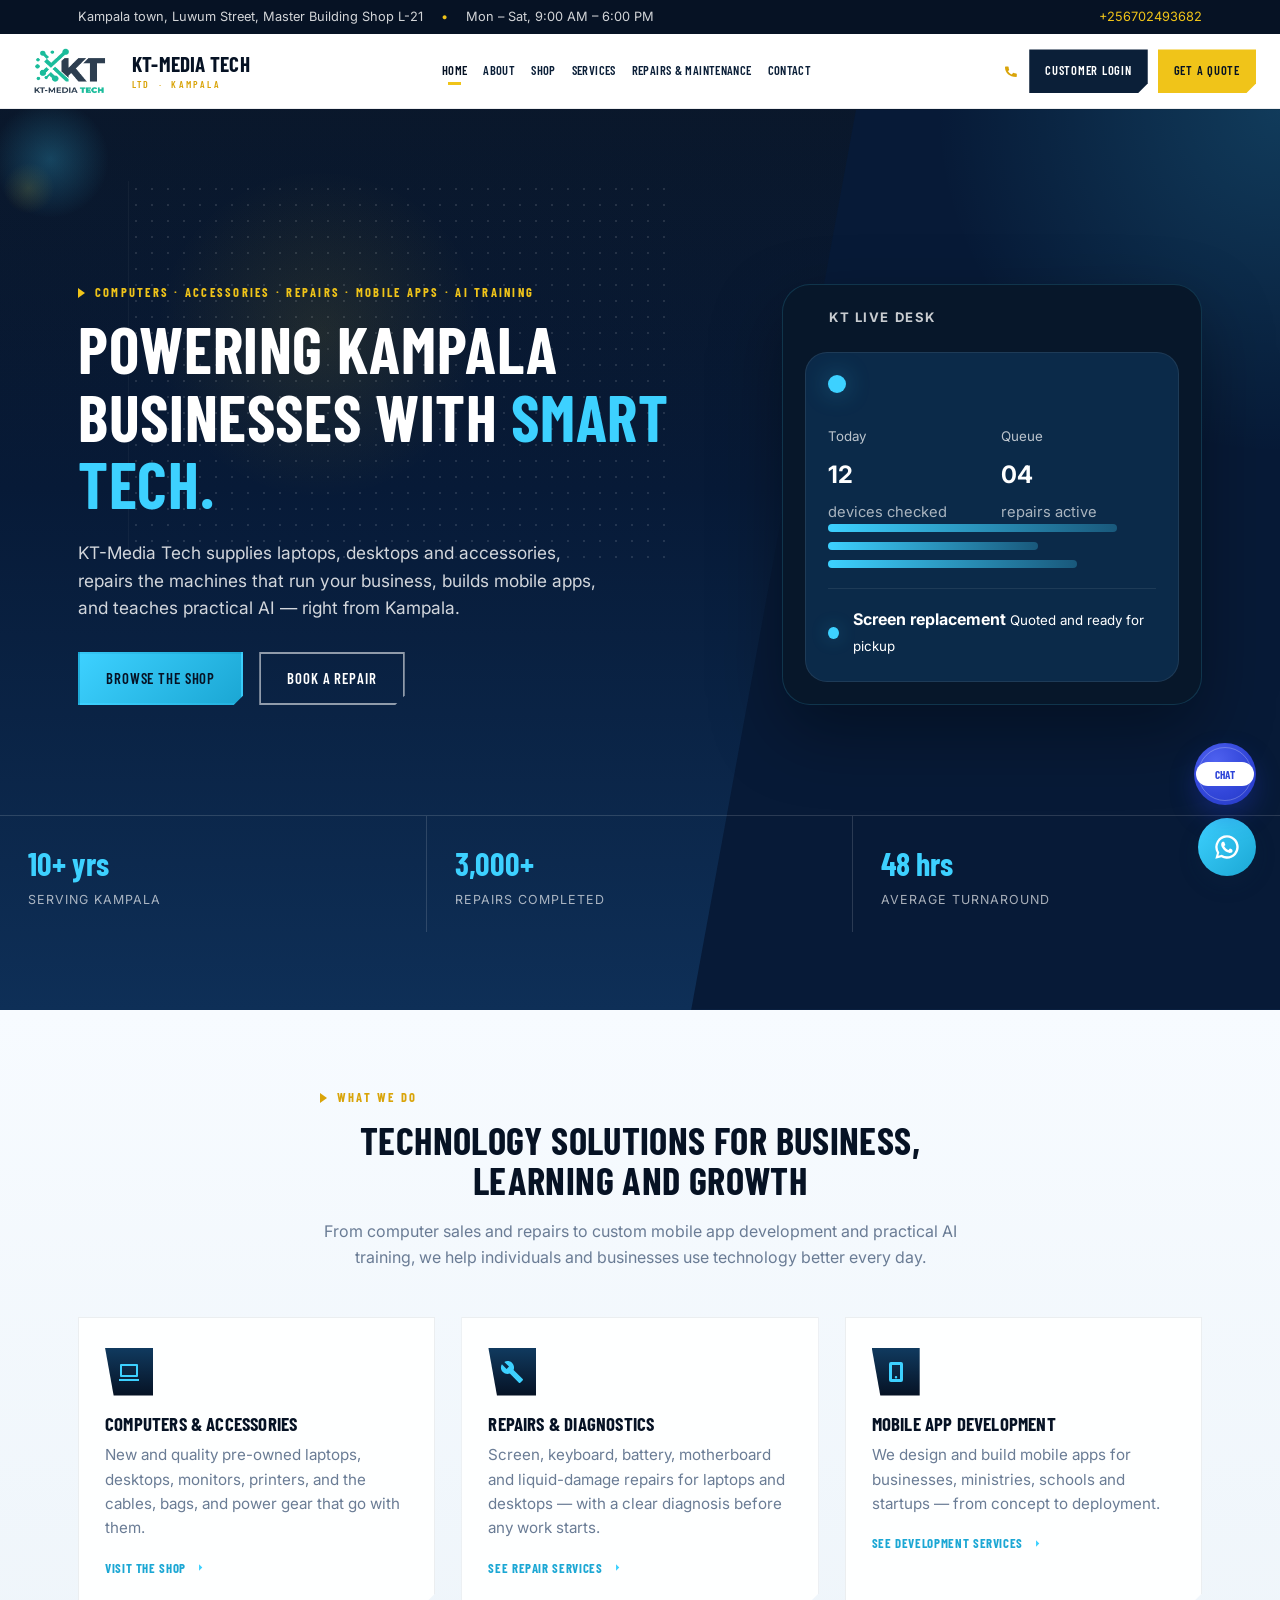
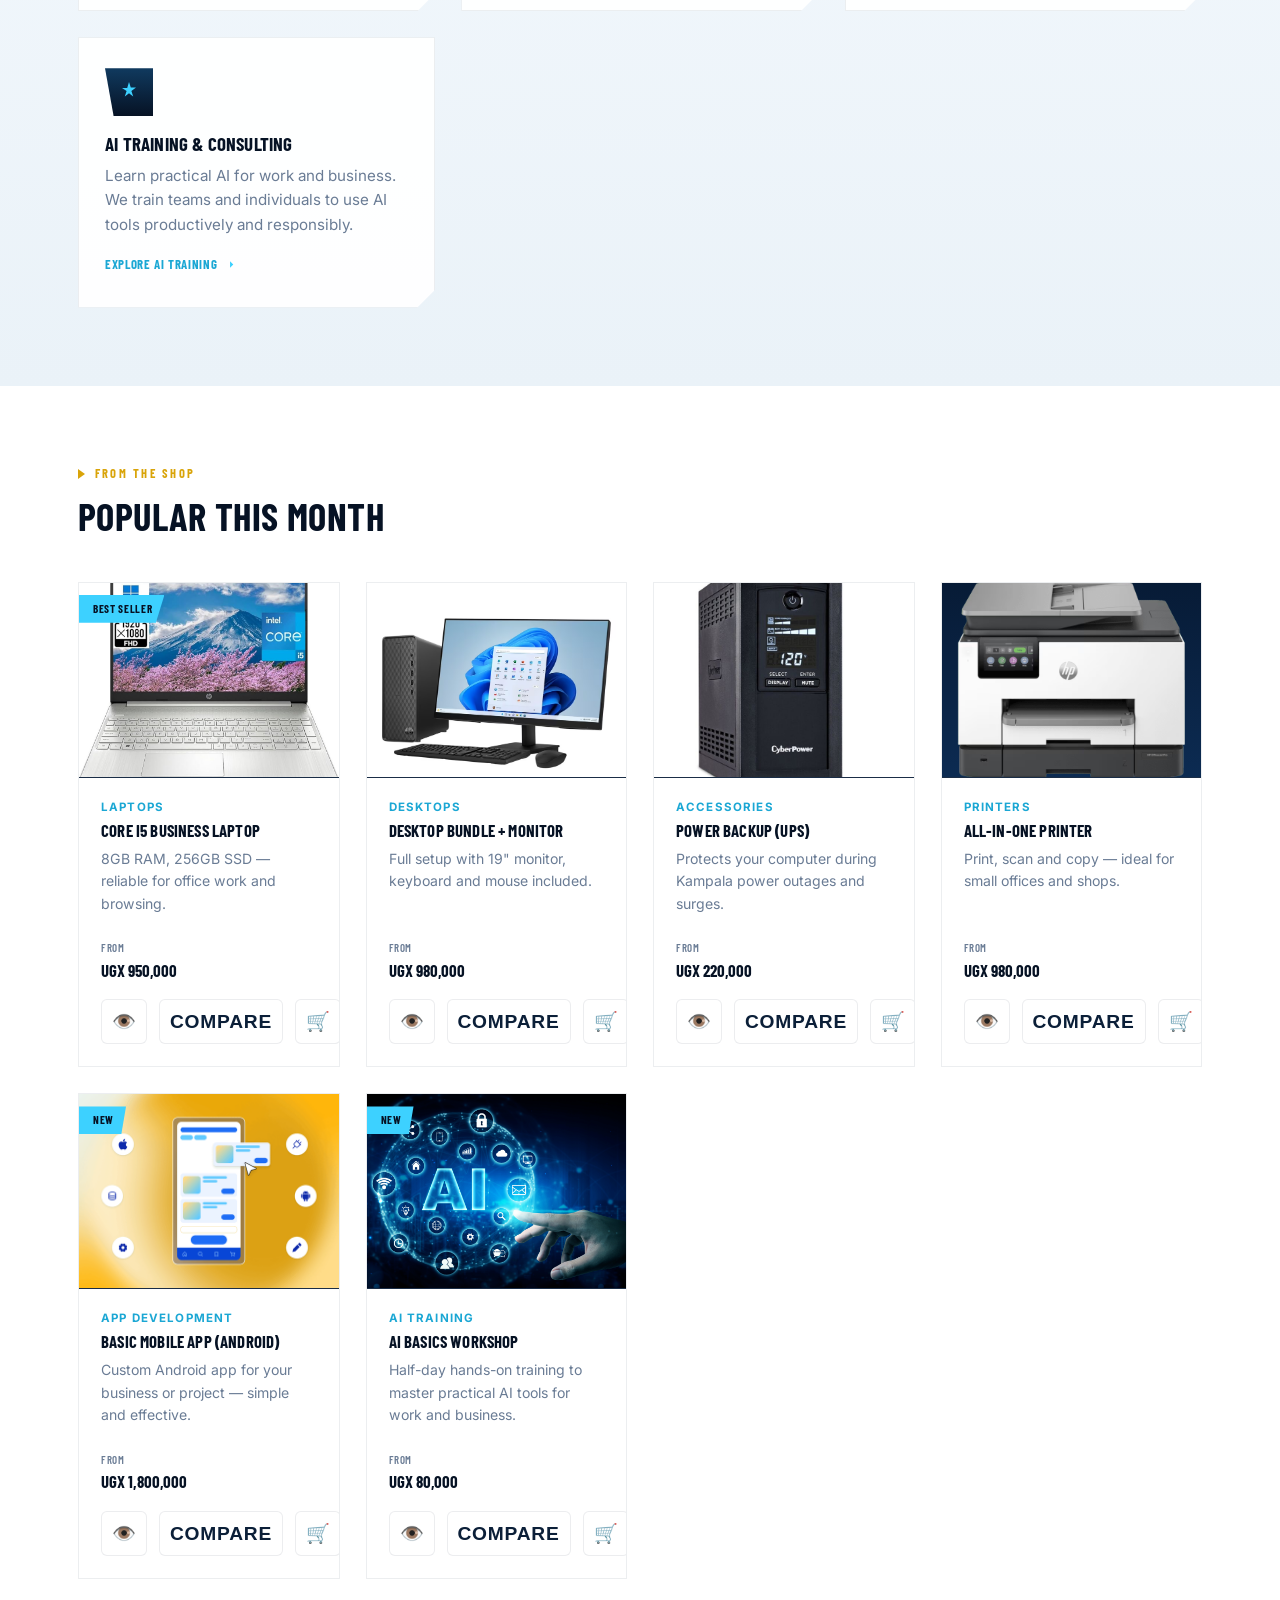
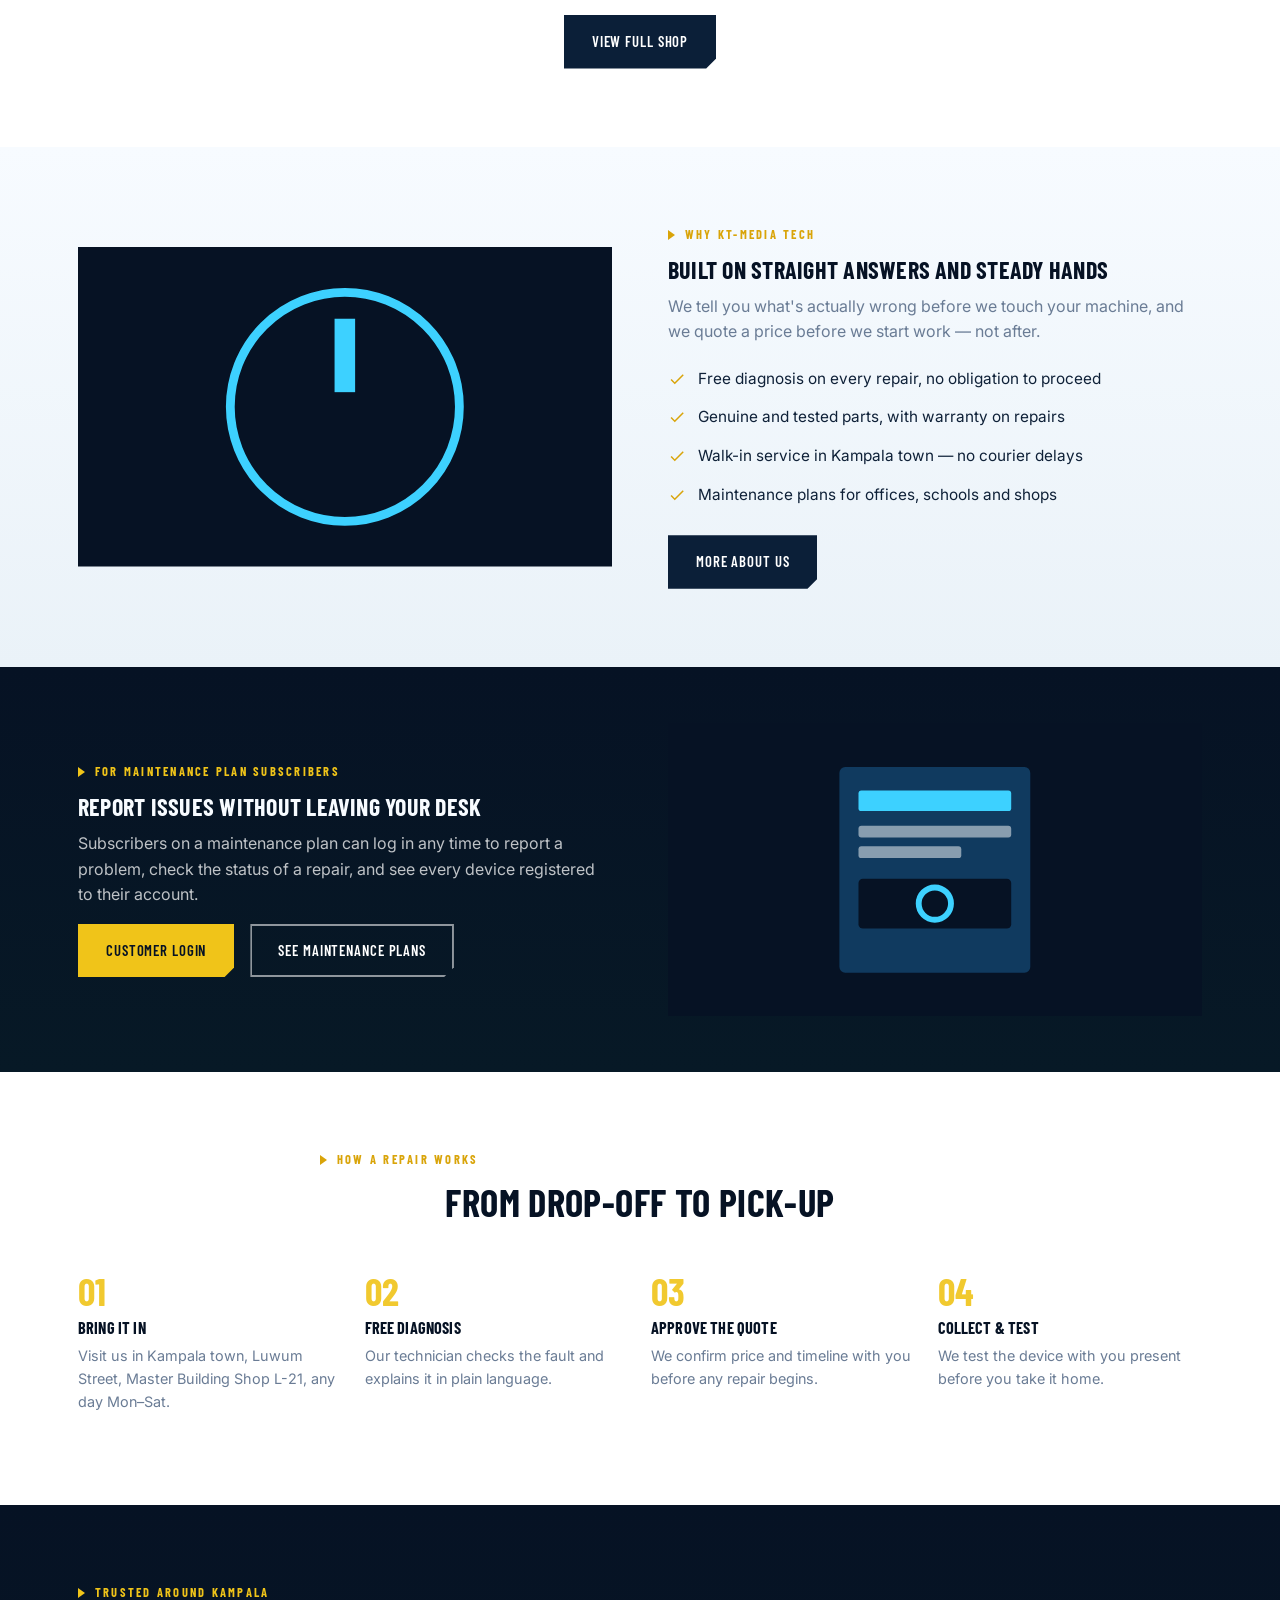
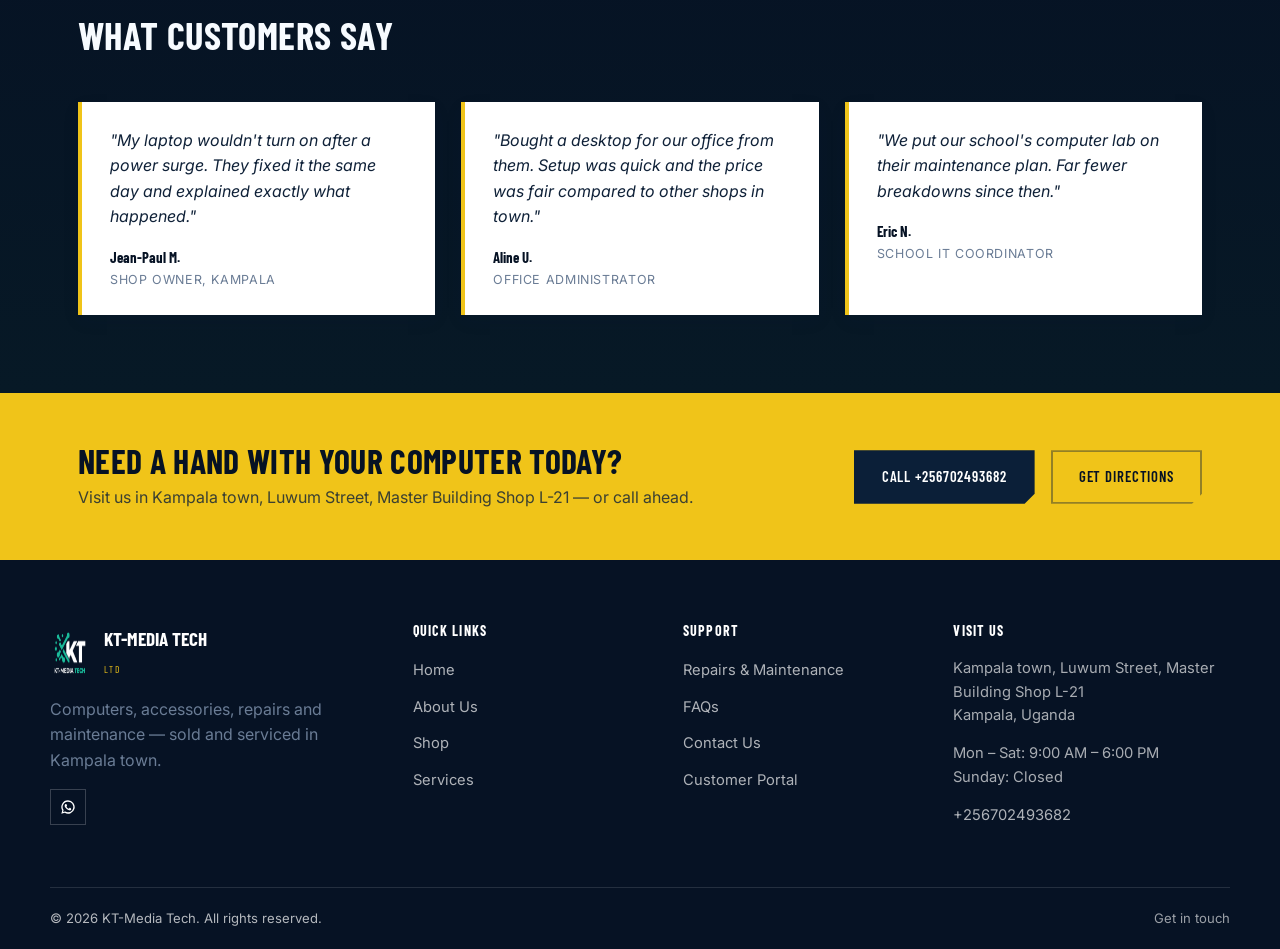
==== index.html @ 31d77888 "Add files via upload" ====
<!DOCTYPE html>
<html lang="en">
<head>
<meta charset="UTF-8">
<meta name="viewport" content="width=device-width, initial-scale=1.0">
<meta name="language" content="English">
<meta name="author" content="KT-Media Tech Ltd">
<meta name="robots" content="index, follow">
<meta name="theme-color" content="#0b1f38">
<title>KT-Media Tech — Computers, Accessories &amp; Repairs in Kampala</title>
<meta name="description" content="KT-Media Tech sells computers and accessories and offers expert repair and maintenance in Kampala town, Luwum Street, Master Building Shop L-21. Open Mon–Sat, 9am–6pm.">
<meta name="keywords" content="computers Kampala, laptop repair Kampala, computer accessories Kampala, IT services Kampala, mobile phone repair, CCTV security, business apps, AI training">
<link rel="canonical" href="https://kt-media-tech.com/">
<meta property="og:title" content="KT-Media Tech — Computers, Accessories &amp; Repairs in Kampala">
<meta property="og:description" content="KT-Media Tech sells computers and accessories and offers expert repair and maintenance in Kampala town.">
<meta property="og:type" content="business.business">
<meta property="og:url" content="https://kt-media-tech.com/">
<meta property="og:image" content="https://kt-media-tech.com/assets/logo.png">
<meta name="twitter:card" content="summary_large_image">
<meta name="twitter:title" content="KT-Media Tech — Computers, Accessories &amp; Repairs in Kampala">
<meta name="twitter:description" content="KT-Media Tech sells computers and accessories and offers expert repair and maintenance in Kampala town.">
<meta name="twitter:image" content="https://kt-media-tech.com/assets/logo.png">
<link rel="manifest" href="site.webmanifest">
<link rel="icon" href="assets/logo.png">
<link rel="preconnect" href="https://fonts.googleapis.com">
<link href="https://fonts.googleapis.com/css2?family=Barlow+Condensed:wght@500;600;700;800&family=Inter:wght@400;500;600;700&display=swap" rel="stylesheet">
<link rel="stylesheet" href="assets/style.css">
<script type="application/ld+json">
{
  "@context": "https://schema.org",
  "@type": "LocalBusiness",
  "name": "KT-Media Tech Ltd",
  "image": "https://kt-media-tech.com/assets/logo.png",
  "url": "https://kt-media-tech.com/",
  "telephone": "+256702493682",
  "address": {
    "@type": "PostalAddress",
    "streetAddress": "Luwum Street, Master Building Shop L-21",
    "addressLocality": "Kampala",
    "addressCountry": "UG"
  },
  "openingHoursSpecification": [{
    "@type": "OpeningHoursSpecification",
    "dayOfWeek": ["Monday", "Tuesday", "Wednesday", "Thursday", "Friday", "Saturday"],
    "opens": "09:00",
    "closes": "18:00"
  }],
  "sameAs": [
    "https://wa.me/256702493682"
  ],
  "priceRange": "UGX"
}
</script>
</head>
<body>

<div class="topbar">
  <div class="container">
    <div class="seg">
      <span>Kampala town, Luwum Street, Master Building Shop L-21</span>
      <span class="dot">•</span>
      <span>Mon – Sat, 9:00 AM – 6:00 PM</span>
    </div>
    <div class="seg">
      <a href="tel:+256702493682">+256702493682</a>
    </div>
  </div>
</div>

<header class="site-header">
  <div class="header-inner">
    <a href="index.html" class="brand">
      <img src="assets/logo.png" alt="KT-Media Tech logo">
      <span class="brand-text">
        <span class="t1">KT-MEDIA TECH</span><br>
        <span class="t2">LTD &nbsp;·&nbsp; KAMPALA</span>
      </span>
    </a>
    <nav class="main-nav">
      <a href="index.html" class="active">Home</a>
      <a href="pages/about.html">About</a>
      <a href="pages/shop.html">Shop</a>
      <a href="pages/services.html">Services</a>
      <a href="pages/repairs.html">Repairs &amp; Maintenance</a>
      <a href="pages/contact.html">Contact</a>
    </nav>
    <div class="header-cta">
      <span class="header-phone">
        <svg viewBox="0 0 24 24"><path d="M6.6 10.8c1.4 2.7 3.7 5 6.4 6.4l2.1-2.1c.3-.3.7-.4 1-.2 1.1.4 2.3.7 3.6.7.6 0 1 .4 1 1v3.4c0 .6-.4 1-1 1C9.6 21 3 14.4 3 6.3c0-.6.4-1 1-1h3.5c.6 0 1 .4 1 1 0 1.3.2 2.5.7 3.6.1.4 0 .8-.3 1.1l-2.3 2.1z"/></svg>
        <span class="label">+256702493682</span>
      </span>
      <a href="pages/login.html" class="btn btn-navy">Customer Login</a>
      <a href="pages/contact.html" class="btn btn-gold">Get a Quote</a>
    </div>
    <button class="nav-toggle" aria-label="Toggle menu"><span></span><span></span><span></span></button>
  </div>
</header>

<!-- HERO -->
<section class="hero">
  <div class="hero-diag"></div>
  <div class="hero-inner">
    <div>
      <div class="eyebrow">Computers · Accessories · Repairs · Mobile Apps · AI Training</div>
      <h1>Powering Kampala businesses with <em>smart tech.</em></h1>
      <p class="lead">KT-Media Tech supplies laptops, desktops and accessories, repairs the machines that run your business, builds mobile apps, and teaches practical AI — right from Kampala.</p>
      <div class="hero-actions">
        <a href="pages/shop.html" class="btn btn-cyan">Browse the Shop</a>
        <a href="pages/repairs.html" class="btn btn-outline">Book a Repair</a>
      </div>
    </div>
    <div class="hero-art">
      <div class="hero-console" aria-label="KT-Media Tech service dashboard preview">
        <div class="console-top">
          <span></span><span></span><span></span>
          <strong>KT LIVE DESK</strong>
        </div>
        <div class="console-screen">
          <div class="console-pulse">
            <span></span>
          </div>
          <div class="console-grid">
            <div>
              <small>Today</small>
              <strong>12</strong>
              <span>devices checked</span>
            </div>
            <div>
              <small>Queue</small>
              <strong>04</strong>
              <span>repairs active</span>
            </div>
          </div>
          <div class="console-lines">
            <span style="width:88%;"></span>
            <span style="width:64%;"></span>
            <span style="width:76%;"></span>
          </div>
          <div class="console-ticket">
            <span class="status-dot"></span>
            <div>
              <strong>Screen replacement</strong>
              <small>Quoted and ready for pickup</small>
            </div>
          </div>
        </div>
      </div>
    </div>
  </div>
  <div class="hero-stats">
    <div class="stat"><div class="num">10+ yrs</div><div class="lbl">Serving Kampala</div></div>
    <div class="stat"><div class="num">3,000+</div><div class="lbl">Repairs completed</div></div>
    <div class="stat"><div class="num">48 hrs</div><div class="lbl">Average turnaround</div></div>
  </div>
</section>

<!-- WHAT WE DO -->
<section class="section-mist">
  <div class="container">
    <div class="section-head center">
      <div class="eyebrow">What we do</div>
      <h2>Technology solutions for business, learning and growth</h2>
      <p>From computer sales and repairs to custom mobile app development and practical AI training, we help individuals and businesses use technology better every day.</p>
    </div>
    <div class="grid grid-3">
      <div class="card">
        <div class="icon"><svg viewBox="0 0 24 24"><path d="M4 4h16a1 1 0 011 1v11a1 1 0 01-1 1H4a1 1 0 01-1-1V5a1 1 0 011-1zm1 2v9h14V6H5zm-3 13h20v2H2v-2z"/></svg></div>
        <h3>Computers &amp; Accessories</h3>
        <p>New and quality pre-owned laptops, desktops, monitors, printers, and the cables, bags, and power gear that go with them.</p>
        <a href="pages/shop.html" class="card-link">Visit the shop <svg viewBox="0 0 24 24"><path d="M5 12h14M13 6l6 6-6 6"/></svg></a>
      </div>
      <div class="card">
        <div class="icon"><svg viewBox="0 0 24 24"><path d="M22.7 19l-9.1-9.1c.9-2.3.5-5-1.5-7-2.1-2.1-5.4-2.5-7.8-.9L9 6.6 6.6 9 1.9 4.3C.3 6.7.7 10 2.8 12.1c2 2 4.7 2.4 7 1.5l9.1 9.1c.4.4 1 .4 1.4 0l2.3-2.3c.5-.4.5-1.1.1-1.4z"/></svg></div>
        <h3>Repairs &amp; Diagnostics</h3>
        <p>Screen, keyboard, battery, motherboard and liquid-damage repairs for laptops and desktops — with a clear diagnosis before any work starts.</p>
        <a href="pages/repairs.html" class="card-link">See repair services <svg viewBox="0 0 24 24"><path d="M5 12h14M13 6l6 6-6 6"/></svg></a>
      </div>
      <div class="card">
        <div class="icon"><svg viewBox="0 0 24 24"><path d="M7 2h10a2 2 0 012 2v16a2 2 0 01-2 2H7a2 2 0 01-2-2V4a2 2 0 012-2zm1 3v14h8V5H8zm4 11a1.25 1.25 0 110 2.5A1.25 1.25 0 0112 16z"/></svg></div>
        <h3>Mobile App Development</h3>
        <p>We design and build mobile apps for businesses, ministries, schools and startups — from concept to deployment.</p>
        <a href="pages/services.html" class="card-link">See development services <svg viewBox="0 0 24 24"><path d="M5 12h14M13 6l6 6-6 6"/></svg></a>
      </div>
      <div class="card">
        <div class="icon"><svg viewBox="0 0 24 24"><path d="M12 2l1.8 5.6H19l-4.6 3.4 1.8 5.6L12 13.2 7.8 16.6l1.8-5.6L5 8h5.2z"/></svg></div>
        <h3>AI Training & Consulting</h3>
        <p>Learn practical AI for work and business. We train teams and individuals to use AI tools productively and responsibly.</p>
        <a href="pages/services.html" class="card-link">Explore AI training <svg viewBox="0 0 24 24"><path d="M5 12h14M13 6l6 6-6 6"/></svg></a>
      </div>
    </div>
  </div>
</section>

<!-- FEATURED PRODUCTS -->
<section>
  <div class="container">
    <div class="section-head">
      <div class="eyebrow">From the shop</div>
      <h2>Popular this month</h2>
    </div>
    <div class="grid grid-4">
      <div class="product-card">
        <div class="product-thumb"><span class="product-tag">Best Seller</span>
          <img src="assets/business_laptop.jpg" alt="Business laptop">
        </div>
        <div class="product-body">
          <span class="product-cat">Laptops</span>
          <h3>Core i5 Business Laptop</h3>
          <p>8GB RAM, 256GB SSD — reliable for office work and browsing.</p>
          <div class="product-foot">
            <span class="product-price"><span class="from">From</span>UGX 950,000</span>
          </div>
        </div>
      </div>
      <div class="product-card">
        <div class="product-thumb">
          <img src="assets/desktop_bundle_monitor.jpg" alt="Desktop bundle with monitor">
        </div>
        <div class="product-body">
          <span class="product-cat">Desktops</span>
          <h3>Desktop Bundle + Monitor</h3>
          <p>Full setup with 19" monitor, keyboard and mouse included.</p>
          <div class="product-foot">
            <span class="product-price"><span class="from">From</span>UGX 980,000</span>
          </div>
        </div>
      </div>
      <div class="product-card">
        <div class="product-thumb">
          <img src="assets/UPS.jpg" alt="UPS power backup">
        </div>
        <div class="product-body">
          <span class="product-cat">Accessories</span>
          <h3>Power Backup (UPS)</h3>
          <p>Protects your computer during Kampala power outages and surges.</p>
          <div class="product-foot">
            <span class="product-price"><span class="from">From</span>UGX 220,000</span>
          </div>
        </div>
      </div>
      <div class="product-card">
        <div class="product-thumb">
          <img src="assets/all_in_One_printer.jpg" alt="All-in-one printer">
        </div>
        <div class="product-body">
          <span class="product-cat">Printers</span>
          <h3>All-in-One Printer</h3>
          <p>Print, scan and copy — ideal for small offices and shops.</p>
          <div class="product-foot">
            <span class="product-price"><span class="from">From</span>UGX 980,000</span>
          </div>
        </div>
      </div>
      <div class="product-card">
        <div class="product-thumb"><span class="product-tag">New</span>
          <img src="assets/mobile_app.jpg" alt="Mobile app development">
        </div>
        <div class="product-body">
          <span class="product-cat">App Development</span>
          <h3>Basic Mobile App (Android)</h3>
          <p>Custom Android app for your business or project — simple and effective.</p>
          <div class="product-foot">
            <span class="product-price"><span class="from">From</span>UGX 1,800,000</span>
          </div>
        </div>
      </div>
      <div class="product-card">
        <div class="product-thumb"><span class="product-tag">New</span>
          <img src="assets/ai_basics_workshop.jpg" alt="AI basics workshop">
        </div>
        <div class="product-body">
          <span class="product-cat">AI Training</span>
          <h3>AI Basics Workshop</h3>
          <p>Half-day hands-on training to master practical AI tools for work and business.</p>
          <div class="product-foot">
            <span class="product-price"><span class="from">From</span>UGX 80,000</span>
          </div>
        </div>
      </div>
    </div>
    <div class="text-center" style="margin-top:36px;">
      <a href="pages/shop.html" class="btn btn-navy">View Full Shop</a>
    </div>
  </div>
</section>

<!-- WHY US -->
<section class="section-mist">
  <div class="container split">
    <div class="split-media">
      <svg viewBox="0 0 200 200" fill="none">
        <circle cx="100" cy="100" r="78" fill="none" stroke="#3dd1ff" stroke-width="6"/>
        <rect x="93" y="40" width="14" height="50" fill="#3dd1ff"/>
      </svg>
    </div>
    <div>
      <div class="eyebrow">Why KT-Media Tech</div>
      <h2>Built on straight answers and steady hands</h2>
      <p>We tell you what's actually wrong before we touch your machine, and we quote a price before we start work — not after.</p>
      <ul class="list-check">
        <li><svg viewBox="0 0 24 24"><path d="M9 16.2L4.8 12l-1.4 1.4L9 19 21 7l-1.4-1.4z"/></svg> Free diagnosis on every repair, no obligation to proceed</li>
        <li><svg viewBox="0 0 24 24"><path d="M9 16.2L4.8 12l-1.4 1.4L9 19 21 7l-1.4-1.4z"/></svg> Genuine and tested parts, with warranty on repairs</li>
        <li><svg viewBox="0 0 24 24"><path d="M9 16.2L4.8 12l-1.4 1.4L9 19 21 7l-1.4-1.4z"/></svg> Walk-in service in Kampala town — no courier delays</li>
        <li><svg viewBox="0 0 24 24"><path d="M9 16.2L4.8 12l-1.4 1.4L9 19 21 7l-1.4-1.4z"/></svg> Maintenance plans for offices, schools and shops</li>
      </ul>
      <a href="pages/about.html" class="btn btn-navy">More About Us</a>
    </div>
  </div>
</section>

<!-- PORTAL TEASER -->
<section class="section-navy section-tight">
  <div class="container split" style="align-items:center;">
    <div>
      <div class="eyebrow">For maintenance plan subscribers</div>
      <h2>Report issues without leaving your desk</h2>
      <p>Subscribers on a maintenance plan can log in any time to report a problem, check the status of a repair, and see every device registered to their account.</p>
      <div class="hero-actions">
        <a href="pages/login.html" class="btn btn-gold">Customer Login</a>
        <a href="pages/services.html" class="btn btn-outline">See Maintenance Plans</a>
      </div>
    </div>
    <div class="split-media" style="min-height:220px;">
      <svg viewBox="0 0 200 200" fill="none">
        <rect x="35" y="30" width="130" height="140" rx="4" fill="#103a5f"/>
        <rect x="48" y="46" width="104" height="14" rx="2" fill="#3dd1ff"/>
        <rect x="48" y="70" width="104" height="8" rx="2" fill="rgba(255,255,255,0.5)"/>
        <rect x="48" y="84" width="70" height="8" rx="2" fill="rgba(255,255,255,0.5)"/>
        <rect x="48" y="106" width="104" height="34" rx="3" fill="#061224"/>
        <circle cx="100" cy="123" r="11" fill="none" stroke="#3dd1ff" stroke-width="4"/>
      </svg>
    </div>
  </div>
</section>

<!-- PROCESS -->
<section>
  <div class="container">
    <div class="section-head center">
      <div class="eyebrow">How a repair works</div>
      <h2>From drop-off to pick-up</h2>
    </div>
    <div class="steps">
      <div class="step"><h4>Bring it in</h4><p>Visit us in Kampala town, Luwum Street, Master Building Shop L-21, any day Mon–Sat.</p></div>
      <div class="step"><h4>Free diagnosis</h4><p>Our technician checks the fault and explains it in plain language.</p></div>
      <div class="step"><h4>Approve the quote</h4><p>We confirm price and timeline with you before any repair begins.</p></div>
      <div class="step"><h4>Collect &amp; test</h4><p>We test the device with you present before you take it home.</p></div>
    </div>
  </div>
</section>

<!-- TESTIMONIALS -->
<section class="section-navy">
  <div class="container">
    <div class="section-head">
      <div class="eyebrow">Trusted around Kampala</div>
      <h2>What customers say</h2>
    </div>
    <div class="grid grid-3">
      <div class="quote-card">
        <p>"My laptop wouldn't turn on after a power surge. They fixed it the same day and explained exactly what happened."</p>
        <div class="quote-name">Jean-Paul M.</div>
        <div class="quote-role">Shop owner, Kampala</div>
      </div>
      <div class="quote-card">
        <p>"Bought a desktop for our office from them. Setup was quick and the price was fair compared to other shops in town."</p>
        <div class="quote-name">Aline U.</div>
        <div class="quote-role">Office administrator</div>
      </div>
      <div class="quote-card">
        <p>"We put our school's computer lab on their maintenance plan. Far fewer breakdowns since then."</p>
        <div class="quote-name">Eric N.</div>
        <div class="quote-role">School IT coordinator</div>
      </div>
    </div>
  </div>
</section>

<!-- CTA -->
<section class="cta-banner">
  <div class="container cta-banner-inner">
    <div>
      <h2>Need a hand with your computer today?</h2>
      <p>Visit us in Kampala town, Luwum Street, Master Building Shop L-21 — or call ahead.</p>
    </div>
    <div class="hero-actions">
      <a href="tel:+256702493682" class="btn btn-navy">Call +256702493682</a>
      <a href="pages/contact.html" class="btn btn-outline" style="border-color:rgba(8,27,56,0.4); color:var(--navy-deep);">Get Directions</a>
    </div>
  </div>
</section>

<footer class="site-footer">
  <div class="container footer-top">
    <div>
      <div class="footer-brand">
        <img src="assets/kt-media-logo-bright.png" alt="KT-Media Tech logo">
        <span>
          <span class="t1">KT-MEDIA TECH</span><br>
          <span class="t2">LTD</span>
        </span>
      </div>
      <p>Computers, accessories, repairs and maintenance — sold and serviced in Kampala town.</p>
      <div class="footer-social">
        <a href="#" aria-label="Facebook"><svg viewBox="0 0 24 24"><path d="M22 12a10 10 0 10-11.6 9.9v-7H7.9V12h2.5v-1.9c0-2.5 1.5-3.9 3.7-3.9 1.1 0 2.2.2 2.2.2v2.5h-1.3c-1.2 0-1.6.8-1.6 1.6V12h2.8l-.4 2.9h-2.4v7A10 10 0 0022 12z"/></svg></a>
        <a href="#" aria-label="Instagram"><svg viewBox="0 0 24 24"><path d="M12 2.2c3.2 0 3.6 0 4.8.1 1.2.1 2 .2 2.6.5.7.3 1.2.6 1.7 1.1.5.5.9 1 1.1 1.7.3.6.4 1.4.5 2.6.1 1.2.1 1.6.1 4.8s0 3.6-.1 4.8c-.1 1.2-.2 2-.5 2.6-.3.7-.6 1.2-1.1 1.7-.5.5-1 .9-1.7 1.1-.6.3-1.4.4-2.6.5-1.2.1-1.6.1-4.8.1s-3.6 0-4.8-.1c-1.2-.1-2-.2-2.6-.5-.7-.3-1.2-.6-1.7-1.1-.5-.5-.9-1-1.1-1.7-.3-.6-.4-1.4-.5-2.6C2 15.6 2 15.2 2 12s0-3.6.1-4.8c.1-1.2.2-2 .5-2.6.3-.7.6-1.2 1.1-1.7.5-.5 1-.9 1.7-1.1.6-.3 1.4-.4 2.6-.5C9.4 2.2 9.8 2.2 12 2.2zm0 1.8c-3.1 0-3.5 0-4.7.1-1 0-1.6.2-2 .3-.5.2-.8.4-1.2.8-.4.4-.6.7-.8 1.2-.1.4-.3 1-.3 2C3 9.5 3 9.9 3 13s0 3.5.1 4.7c0 1 .2 1.6.3 2 .2.5.4.8.8 1.2.4.4.7.6 1.2.8.4.1 1 .3 2 .3 1.2.1 1.6.1 4.7.1s3.5 0 4.7-.1c1 0 1.6-.2 2-.3.5-.2.8-.4 1.2-.8.4-.4.6-.7.8-1.2.1-.4.3-1 .3-2 .1-1.2.1-1.6.1-4.7s0-3.5-.1-4.7c0-1-.2-1.6-.3-2-.2-.5-.4-.8-.8-1.2-.4-.4-.7-.6-1.2-.8-.4-.1-1-.3-2-.3-1.2-.1-1.6-.1-4.7-.1zM12 7a5 5 0 110 10 5 5 0 010-10zm0 1.8a3.2 3.2 0 100 6.4 3.2 3.2 0 000-6.4zm5.4-3a1.2 1.2 0 110 2.4 1.2 1.2 0 010-2.4z"/></svg></a>
        <a href="https://wa.me/256702493682" aria-label="WhatsApp"><svg viewBox="0 0 24 24"><path d="M12 2a10 10 0 00-8.6 15.1L2 22l5.1-1.3A10 10 0 1012 2zm0 18a8 8 0 01-4.1-1.1l-.3-.2-3 .8.8-2.9-.2-.3A8 8 0 1112 20zm4.4-5.9c-.2-.1-1.4-.7-1.6-.8-.2-.1-.4-.1-.5.1-.2.2-.6.8-.8 1-.1.2-.3.2-.5.1-1.5-.6-2.5-1.5-3.3-2.9-.1-.2-.1-.4.1-.5.2-.2.4-.4.6-.6.2-.2.2-.4.1-.6-.1-.2-.6-1.5-.8-2-.2-.5-.4-.4-.6-.4h-.5c-.2 0-.5.1-.7.3-.2.2-.9.9-.9 2.2s.9 2.6 1.1 2.8c.1.2 1.7 2.7 4.3 3.7 2 .8 2.4.6 2.8.5.4 0 1.2-.5 1.4-1 .2-.5.2-.9.1-1z"/></svg></a>
      </div>
    </div>
    <div class="footer-col">
      <h4>Quick Links</h4>
      <ul>
        <li><a href="index.html">Home</a></li>
        <li><a href="pages/about.html">About Us</a></li>
        <li><a href="pages/shop.html">Shop</a></li>
        <li><a href="pages/services.html">Services</a></li>
      </ul>
    </div>
    <div class="footer-col">
      <h4>Support</h4>
      <ul>
        <li><a href="pages/repairs.html">Repairs &amp; Maintenance</a></li>
        <li><a href="pages/faq.html">FAQs</a></li>
        <li><a href="pages/contact.html">Contact Us</a></li>
        <li><a href="pages/login.html">Customer Portal</a></li>
      </ul>
    </div>
    <div class="footer-col">
      <h4>Visit Us</h4>
      <p>Kampala town, Luwum Street, Master Building Shop L-21<br>Kampala, Uganda</p>
      <p>Mon – Sat: 9:00 AM – 6:00 PM<br>Sunday: Closed</p>
      <p><a href="tel:+256702493682">+256702493682</a></p>
    </div>
  </div>
  <div class="container footer-bottom">
    <span>&copy; <span data-year></span> KT-Media Tech. All rights reserved.</span>
    <span><a href="pages/contact.html">Get in touch</a></span>
  </div>
</footer>

<a href="https://wa.me/256702493682" class="float-whatsapp" aria-label="Chat on WhatsApp" target="_blank" rel="noopener">
  <svg viewBox="0 0 24 24"><path d="M12 2a10 10 0 00-8.6 15.1L2 22l5.1-1.3A10 10 0 1012 2zm0 18a8 8 0 01-4.1-1.1l-.3-.2-3 .8.8-2.9-.2-.3A8 8 0 1112 20zm4.4-5.9c-.2-.1-1.4-.7-1.6-.8-.2-.1-.4-.1-.5.1-.2.2-.6.8-.8 1-.1.2-.3.2-.5.1-1.5-.6-2.5-1.5-3.3-2.9-.1-.2-.1-.4.1-.5.2-.2.4-.4.6-.6.2-.2.2-.4.1-.6-.1-.2-.6-1.5-.8-2-.2-.5-.4-.4-.6-.4h-.5c-.2 0-.5.1-.7.3-.2.2-.9.9-.9 2.2s.9 2.6 1.1 2.8c.1.2 1.7 2.7 4.3 3.7 2 .8 2.4.6 2.8.5.4 0 1.2-.5 1.4-1 .2-.5.2-.9.1-1z"/></svg>
</a>

<script src="assets/site-config.js"></script>
<script src="assets/main.js"></script>
</body>
</html>
---- assets/style.css ----
/* ===================================================================
   KT-Media Tech — Stylesheet
   Tokens: navy #0b1f38, navy-deep #061224, cyan #3dd1ff, gold #f0c419 (secondary accent)
   =================================================================== */

:root{
  --navy: #0b1f38;
  --navy-deep: #061224;
  --navy-soft: #103a5f;
  --cyan: #3dd1ff;
  --cyan-deep: #1ba7d4;
  --gold: #f0c419;
  --gold-deep: #d9a409;
  --ink: #0f2138;
  --mist: #edf5fb;
  --line: rgba(15,33,56,0.08);
  --white: #ffffff;
  --grey: #6a7c95;

  --font-display: "Barlow Condensed", sans-serif;
  --font-body: "Inter", sans-serif;

  --container: 1180px;
  --radius: 6px;
}

*{ box-sizing: border-box; }
html{ scroll-behavior: smooth; }
body{
  margin:0;
  font-family: var(--font-body);
  color: var(--ink);
  background: var(--white);
  line-height: 1.6;
  -webkit-font-smoothing: antialiased;
}
img{ max-width:100%; display:block; }
a{ color:inherit; text-decoration:none; }
ul{ margin:0; padding:0; list-style:none; }
h1,h2,h3,h4{
  font-family: var(--font-display);
  text-transform: uppercase;
  letter-spacing: 0.01em;
  line-height: 1.05;
  margin: 0 0 0.5em;
  color: var(--navy-deep);
}
p{ margin: 0 0 1em; color: var(--grey); }
.container{
  max-width: var(--container);
  margin: 0 auto;
  padding: 0 28px;
}

:focus-visible{
  outline: 3px solid var(--gold);
  outline-offset: 2px;
}

@media (prefers-reduced-motion: reduce){
  *{ animation-duration: 0.001ms !important; animation-iteration-count: 1 !important; transition-duration: 0.001ms !important; scroll-behavior: auto !important; }
}

/* ---------- chevron / power signature ---------- */
.chip{
  display:inline-flex;
  align-items:center;
  gap:8px;
  font-family: var(--font-display);
  text-transform: uppercase;
  font-weight: 600;
  font-size: 0.78rem;
  letter-spacing: 0.12em;
  color: var(--navy);
}
.chip::before{
  content:"";
  width:0; height:0;
  border-top: 6px solid transparent;
  border-bottom: 6px solid transparent;
  border-left: 8px solid var(--gold);
}

.cut{
  clip-path: polygon(0 0, 100% 0, 100% calc(100% - 16px), calc(100% - 16px) 100%, 0 100%);
}
.cut-left{
  clip-path: polygon(16px 0, 100% 0, 100% 100%, 0 100%, 0 16px);
}

/* ---------- buttons ---------- */
.btn{
  display:inline-flex;
  align-items:center;
  gap:10px;
  font-family: var(--font-display);
  text-transform: uppercase;
  letter-spacing: 0.06em;
  font-weight: 600;
  font-size: 0.92rem;
  padding: 13px 26px;
  border: 2px solid transparent;
  cursor:pointer;
  transition: transform 0.15s ease, background 0.15s ease, color 0.15s ease, border-color 0.15s ease, box-shadow 0.15s ease;
  clip-path: polygon(0 0, 100% 0, 100% calc(100% - 10px), calc(100% - 10px) 100%, 0 100%);
}
.btn-gold{ background: var(--gold); color: var(--navy-deep); }
.btn-gold:hover{ background: var(--gold-deep); transform: translateY(-2px); box-shadow: 0 16px 30px rgba(240,196,25,0.16); }
.btn-cyan{ background: linear-gradient(135deg, var(--cyan), var(--cyan-deep)); color: var(--navy-deep); }
.btn-cyan:hover{ background: linear-gradient(135deg, #2cc7f7, #1996c2); transform: translateY(-2px); box-shadow: 0 16px 30px rgba(61,209,255,0.18); }
.btn-outline{ background: transparent; border-color: rgba(255,255,255,0.55); color: var(--white); }
.btn-outline:hover{ border-color: var(--cyan); color: var(--cyan); transform: translateY(-2px); }
.btn-navy{ background: var(--navy); color: var(--white); }
.btn-navy:hover{ background: var(--navy-deep); transform: translateY(-2px); }
.btn-block{ width:100%; justify-content:center; }

/* ---------- header ---------- */
.site-header{
  position: sticky;
  top:0;
  z-index: 100;
  background: var(--white);
  border-bottom: 1px solid var(--line);
}
.header-inner{
  display:flex;
  align-items:center;
  justify-content: space-between;
  padding: 14px 24px;
  gap: 16px;
}
.brand{
  display:flex;
  align-items:center;
  gap:12px;
  flex-shrink:0;
}
.brand img{ width:96px; height:46px; }
.brand-text{ font-family: var(--font-display); line-height:1; }
.brand-text .t1{ font-size:1.32rem; font-weight:700; color:var(--navy-deep); letter-spacing:0.01em; }
.brand-text .t2{ font-size:0.62rem; font-weight:600; color: var(--gold-deep); letter-spacing:0.22em; }

.main-nav{ display:flex; gap:0; flex-wrap:nowrap; }
.main-nav a{
  font-family: var(--font-display);
  text-transform: uppercase;
  font-size: 0.82rem;
  font-weight: 600;
  letter-spacing: 0.03em;
  color: var(--navy);
  padding: 10px 10px;
  white-space: nowrap;
  position:relative;
}
.main-nav a::after{
  content:"";
  position:absolute;
  left:14px; right:14px; bottom:6px;
  height:3px;
  background: var(--gold);
  transform: scaleX(0);
  transform-origin:left;
  transition: transform 0.2s ease;
}
.main-nav a:hover::after,
.main-nav a.active::after{ transform: scaleX(1); }
.main-nav a.active{ color: var(--navy-deep); }

.header-cta{ display:flex; align-items:center; gap:10px; flex-shrink:0; }
.header-cta .btn{ padding: 11px 18px; font-size: 0.82rem; }
.header-phone{
  font-family: var(--font-display);
  font-weight:700;
  font-size:0.9rem;
  color: var(--navy-deep);
  display:flex;
  align-items:center;
  gap:6px;
  white-space:nowrap;
}
.header-phone svg{ width:16px; height:16px; fill: var(--gold-deep); }

.nav-toggle{
  display:none;
  background:none;
  border:none;
  cursor:pointer;
  padding:6px;
}
.nav-toggle span{
  display:block;
  width:24px; height:2px;
  background: var(--navy-deep);
  margin: 5px 0;
}

/* Narrow desktop / tablet landscape: trim before switching to the mobile nav */
@media (max-width: 1300px) and (min-width: 1181px){
  .header-phone span.label{ display:none; }
  .header-phone svg{ margin-right:0; }
  .header-cta .btn{ padding: 10px 14px; font-size: 0.78rem; }
  .main-nav a{ padding: 10px 8px; font-size: 0.78rem; }
}

/* Mobile + tablet: collapse to hamburger. Raised from the old 940px because the
   full desktop nav (6 links + phone + 2 buttons) does not reliably fit below ~1180px
   on real laptop/tablet screens — see header-overflow fix. */
@media (max-width: 1180px){
  .site-header{ position:sticky; top:0; z-index:50; }
  .header-inner{ flex-wrap:wrap; gap:14px; padding: 12px 18px; }
  .brand{ min-width:0; flex:1; }
  .brand img{ width:90px; height:40px; }
  .brand-text .t1{ font-size:1.05rem; }
  .brand-text .t2{ font-size:0.56rem; letter-spacing:0.16em; }
  .header-cta{ margin-left:auto; gap:10px; }
  .header-cta .btn{ display:none; }
  .header-phone{ padding-right:4px; }
  .header-phone span.label{ display:none; }
  .nav-toggle{ display:block; margin-left:2px; }
  .main-nav{
    display:none;
    position:absolute;
    top:100%; left:0; right:0;
    background: var(--white);
    border-bottom: 1px solid var(--line);
    flex-direction:column;
    padding: 10px 18px 16px;
    box-shadow: 0 14px 30px rgba(14,42,82,0.12);
  }
  .main-nav.open{ display:flex; }
  .main-nav a{ padding: 14px 0; border-bottom: 1px solid var(--line); white-space:normal; }
  .main-nav a:last-child{ border-bottom:none; }
  .main-nav a::after{ display:none; }
}
@media (max-width: 640px){
  .topbar .container{ padding: 8px 18px; }
  .topbar .seg{ gap:10px; }
  .topbar .seg:first-child{ flex-direction:column; align-items:flex-start; gap:4px; }
  .topbar .dot{ display:none; }
  .page-hero{ padding: 48px 18px 42px; }
  .page-hero::after{ width:180px; height:180px; right:-70px; top:-50px; }
  section{ padding: 62px 0; }
  .section-tight{ padding: 44px 0; }
  .tag-list{ gap:8px; }
  .tag-btn{ width:calc(50% - 4px); text-align:center; padding:10px 12px; }
}

/* ---------- top info bar ---------- */
.topbar{
  background: var(--navy-deep);
  color: rgba(255,255,255,0.82);
  font-size: 0.8rem;
}
.topbar .container{
  display:flex;
  justify-content:space-between;
  align-items:center;
  padding: 7px 28px;
  flex-wrap:wrap;
  gap: 6px;
}
.topbar a{ color: var(--gold); }
.topbar .seg{ display:flex; align-items:center; gap:18px; }
.topbar .dot{ color: var(--gold); }

/* ---------- hero ---------- */
.hero{
  position:relative;
  background: linear-gradient(180deg, rgba(6,18,36,0.98) 0%, #071a37 42%, #0e2f57 100%);
  color: var(--white);
  overflow:hidden;
}
.hero::before{
  content:"";
  position:absolute;
  inset:0;
  background:
    radial-gradient(circle at 18% 18%, rgba(61,209,255,0.24), transparent 18%),
    radial-gradient(circle at 16% 44%, rgba(240,196,25,0.14), transparent 14%),
    radial-gradient(circle at top right, rgba(61,209,255,0.14), transparent 24%),
    radial-gradient(circle at 25% 25%, rgba(240,196,25,0.1), transparent 14%),
    linear-gradient(180deg, rgba(7,27,55,0.22), transparent 46%);
  background-repeat: no-repeat;
  background-size: 280px 280px, 180px 180px, auto, auto, auto;
  pointer-events:none;
}
.hero::after{
  content:"";
  position:absolute;
  left:10%;
  top:8%;
  width:42%;
  height:42%;
  background-image:
    radial-gradient(circle, rgba(255,255,255,0.16) 1px, transparent 1px),
    linear-gradient(90deg, rgba(255,255,255,0.06) 1px, transparent 1px);
  background-size: 16px 16px, 100% 100%;
  opacity:0.72;
  pointer-events:none;
}
.hero-inner{
  position:relative;
  z-index:2;
  display:grid;
  grid-template-columns: 1.1fr 0.9fr;
  align-items:center;
  gap: 40px;
  padding: 96px 28px 110px;
  max-width: var(--container);
  margin:0 auto;
}
.hero-diag{
  position:absolute;
  top:0; right:0; bottom:0;
  width:46%;
  background: radial-gradient(circle at top right, rgba(61,209,255,0.18), transparent 32%), #071a37;
  clip-path: polygon(28% 0, 100% 0, 100% 100%, 0% 100%);
}
.hero-eyebrow{ margin-bottom:18px; }
.hero h1{
  font-size: clamp(2.4rem, 5vw, 4.1rem);
  color: var(--white);
  margin-bottom: 22px;
}
.hero h1 em{ color: var(--cyan); font-style: normal; }
.hero p.lead{
  color: rgba(255,255,255,0.82);
  font-size: 1.08rem;
  max-width: 520px;
  margin-bottom: 30px;
}
.hero-actions{ display:flex; gap:16px; flex-wrap:wrap; }
.hero-art{
  position:relative;
  z-index:2;
  justify-self:end;
  width:100%;
  max-width:420px;
}
.hero-console{
  background: rgba(8,24,42,0.98);
  border: 1px solid rgba(61,209,255,0.16);
  border-radius: 28px;
  box-shadow: 0 28px 70px rgba(0,0,0,0.35);
  padding: 22px;
}
.console-top{
  display:flex;
  align-items:center;
  gap:8px;
  margin-bottom: 24px;
  color: rgba(255,255,255,0.78);
}
.console-top strong{ letter-spacing:0.12em; font-size:0.82rem; }
.console-screen{
  background: #0b2a49;
  border-radius: 22px;
  border: 1px solid rgba(255,255,255,0.08);
  overflow:hidden;
  padding: 22px;
}
.console-pulse span{
  width: 18px;
  height: 18px;
  border-radius: 50%;
  display:inline-block;
  background: var(--cyan);
  box-shadow: 0 0 24px rgba(61,209,255,0.35);
  animation: pulse 2.2s ease-in-out infinite;
}
.console-grid{
  display:grid;
  grid-template-columns: 1fr 1fr;
  gap: 18px;
  margin-top: 22px;
}
.console-grid small{ color: rgba(255,255,255,0.72); }
.console-grid strong{ display:block; font-size:1.5rem; margin: 8px 0 4px; color: var(--white); }
.console-grid span{ color: rgba(255,255,255,0.65); font-size:0.92rem; }
.console-lines span{
  display:block;
  height: 8px;
  border-radius: 999px;
  background: linear-gradient(90deg, var(--cyan), rgba(61,209,255,0.28));
  margin-bottom: 10px;
}
.console-ticket{
  display:flex;
  align-items:center;
  gap:14px;
  margin-top: 20px;
  padding-top: 18px;
  border-top: 1px solid rgba(255,255,255,0.08);
}
.console-ticket .status-dot{
  width: 12px;
  height: 12px;
  border-radius: 50%;
  background: var(--cyan);
  box-shadow: 0 0 18px rgba(61,209,255,0.28);
}
.hero-stats{
  display:grid;
  grid-template-columns: repeat(3,1fr);
  border-top: 1px solid rgba(255,255,255,0.14);
  position:relative; z-index:2;
}
.hero-stats .stat{
  padding: 22px 28px;
  border-right: 1px solid rgba(255,255,255,0.14);
}
.hero-stats .stat:last-child{ border-right:none; }
.hero-stats .num{
  font-family: var(--font-display);
  font-size: 2rem;
  color: var(--cyan);
  font-weight:700;
}
.hero-stats .lbl{
  font-size: 0.78rem;
  text-transform:uppercase;
  letter-spacing:0.08em;
  color: rgba(255,255,255,0.65);
}

@media (max-width: 860px){
  .hero-inner{ grid-template-columns: 1fr; padding: 56px 22px 50px; }
  .hero-art{ display:none; }
  .hero-diag{ width:100%; clip-path: polygon(0 70%, 100% 55%, 100% 100%, 0 100%); }
  .hero-stats{ grid-template-columns: 1fr 1fr; }
}

@keyframes pulse{
  0%, 100%{ transform: scale(1); opacity: 0.9; }
  50%{ transform: scale(1.18); opacity: 0.55; }
}

/* ---------- page hero (sub pages) ---------- */
.page-hero{
  background: var(--navy-deep);
  color: var(--white);
  padding: 64px 28px 56px;
  position:relative;
  overflow:hidden;
}
.page-hero::after{
  content:"";
  position:absolute;
  right:-60px; top:-60px;
  width:260px; height:260px;
  background: var(--navy);
  border-radius:50%;
  opacity:0.6;
}
.page-hero .container{ position:relative; z-index:2; }
.breadcrumb{
  font-size:0.82rem;
  color: rgba(255,255,255,0.6);
  margin-bottom: 14px;
  display:flex; gap:8px; align-items:center;
}
.breadcrumb a{ color: rgba(255,255,255,0.8); }
.breadcrumb .sep{ color: var(--gold); }
.page-hero h1{ color:var(--white); font-size: clamp(2rem, 4vw, 2.9rem); margin-bottom:10px; }
.page-hero p{ color: rgba(255,255,255,0.75); max-width:560px; margin:0; }

/* ---------- sections ---------- */
section{ padding: 78px 0; }
.section-tight{ padding: 56px 0; }
.section-mist{
  background: linear-gradient(180deg, #f7fbff, #eaf2f8);
}
.section-navy{
  background: linear-gradient(180deg, var(--navy-deep), #071926);
  color: rgba(255,255,255,0.88);
}
.section-navy h2{ color: #f7fbff; }
.section-navy p{ color: rgba(255,255,255,0.74); }

.section-head{ max-width: 640px; margin-bottom: 46px; }
.section-head.center{ margin-inline:auto; text-align:center; }
.eyebrow{
  font-family: var(--font-display);
  text-transform:uppercase;
  letter-spacing:0.18em;
  font-size:0.78rem;
  font-weight:700;
  color: var(--gold-deep);
  display:flex; align-items:center; gap:10px;
  margin-bottom:12px;
}
.eyebrow::before{
  content:"";
  width:0;height:0;
  border-top:5px solid transparent; border-bottom:5px solid transparent;
  border-left:7px solid var(--gold-deep);
}
.section-navy .eyebrow, .hero .eyebrow{ color: var(--gold); }
.section-navy .eyebrow::before, .hero .eyebrow::before{ border-left-color: var(--gold); }
.section-head h2{ font-size: clamp(1.8rem, 3vw, 2.4rem); }

/* ---------- grids & cards ---------- */
.grid{ display:grid; gap:26px; }
.grid-2{ grid-template-columns: repeat(2,1fr); }
.grid-3{ grid-template-columns: repeat(3,1fr); }
.grid-4{ grid-template-columns: repeat(4,1fr); }
@media (max-width: 900px){ .grid-3,.grid-4{ grid-template-columns: repeat(2,1fr); } }
@media (max-width: 600px){ .grid-2,.grid-3,.grid-4{ grid-template-columns: 1fr; } }

.card{
  background: rgba(255,255,255,0.96);
  border: 1px solid rgba(13,40,71,0.08);
  padding: 30px 26px;
  clip-path: polygon(0 0, 100% 0, 100% calc(100% - 18px), calc(100% - 18px) 100%, 0 100%);
  transition: transform 0.18s ease, box-shadow 0.18s ease, border-color 0.18s ease;
}
.card:hover{
  transform: translateY(-4px);
  box-shadow: 0 18px 40px rgba(13,40,71,0.12);
  border-color: rgba(61,209,255,0.28);
}
.card .icon{
  width:48px; height:48px;
  display:flex; align-items:center; justify-content:center;
  background: linear-gradient(180deg, var(--navy-soft), var(--navy-deep));
  margin-bottom: 18px;
  clip-path: polygon(0 0, 100% 0, 100% 100%, 18% 100%);
}
.card .icon svg{ width:24px; height:24px; fill: var(--cyan); }
.card h3{ font-size:1.18rem; margin-bottom:10px; color: var(--navy-deep); }
.card p{ font-size:0.95rem; margin-bottom: 14px; }
.card .price{
  font-family: var(--font-display);
  color: var(--navy-deep);
  font-weight:700;
  font-size:0.92rem;
  letter-spacing:0.03em;
}
.card-link{
  font-family: var(--font-display);
  text-transform:uppercase;
  font-size:0.8rem;
  font-weight:700;
  letter-spacing:0.05em;
  color: var(--cyan-deep);
  display:inline-flex; align-items:center; gap:6px;
}
.card-link svg{ width:13px; height:13px; fill: var(--cyan); transition: transform 0.15s ease; }
.card:hover .card-link svg{ transform: translateX(4px); }

/* product card */
.product-card{
  background: rgba(255,255,255,0.96);
  border: 1px solid rgba(13,40,71,0.08);
  display:flex; flex-direction:column;
  overflow:hidden;
  transition: transform 0.18s ease, box-shadow 0.18s ease;
}
.product-card:hover{ transform: translateY(-4px); box-shadow: 0 18px 40px rgba(13,40,71,0.12); }
.product-thumb{
  background: linear-gradient(180deg, #071b36, #0c2b52);
  aspect-ratio: 4/3;
  display:flex; align-items:center; justify-content:center;
  position:relative;
  overflow:hidden;
  border-bottom: 1px solid rgba(255,255,255,0.08);
}
.product-thumb img{
  width:100%;
  height:100%;
  object-fit:cover;
  display:block;
}
.product-thumb svg{ width:64px; height:64px; fill: var(--white); opacity:0.9; }
.product-tag{
  position:absolute; top:12px; left:0;
  background: var(--cyan);
  color: var(--navy-deep);
  font-family: var(--font-display);
  font-size:0.7rem;
  font-weight:700;
  letter-spacing:0.06em;
  text-transform:uppercase;
  padding: 5px 12px 5px 14px;
  clip-path: polygon(0 0, 100% 0, 90% 100%, 0% 100%);
}
.product-body{ padding: 20px 22px 22px; display:flex; flex-direction:column; flex:1; }
.product-cat{ font-size:0.72rem; text-transform:uppercase; letter-spacing:0.1em; color: var(--cyan-deep); font-weight:700; margin-bottom:6px; }
.product-body h3{ font-size:1.05rem; margin-bottom:8px; }
.product-body p{ font-size:0.88rem; flex:1; }
.product-foot{ display:flex; justify-content:space-between; align-items:center; margin-top:10px; }
.product-price{ font-family: var(--font-display); font-weight:700; color: var(--navy-deep); font-size:1.05rem; }
.product-price .from{ font-size:0.68rem; color: var(--grey); text-transform:uppercase; font-weight:600; display:block; letter-spacing:0.06em; }

/* ---------- feature split ---------- */
.split{
  display:grid;
  grid-template-columns: 1fr 1fr;
  gap: 56px;
  align-items:center;
}
@media (max-width: 860px){ .split{ grid-template-columns:1fr; gap:34px; } }
.split-media{
  background: var(--navy-deep);
  min-height: 320px;
  position:relative;
  clip-path: polygon(0 0, 100% 0, 100% 100%, 0 100%);
  display:flex; align-items:center; justify-content:center;
  overflow:hidden;
}
.split-media svg{ width:55%; }
.list-check{ display:flex; flex-direction:column; gap:14px; margin: 22px 0 28px; }
.list-check li{ display:flex; gap:12px; align-items:flex-start; color: var(--ink); font-size:0.96rem; }
.list-check svg{ width:18px; height:18px; flex-shrink:0; margin-top:3px; fill: var(--gold-deep); }

/* ---------- process steps ---------- */
.steps{ display:grid; grid-template-columns: repeat(4,1fr); gap: 22px; counter-reset: step; }
@media (max-width: 900px){ .steps{ grid-template-columns: repeat(2,1fr); } }
@media (max-width: 560px){ .steps{ grid-template-columns: 1fr; } }
.step{ position:relative; padding-top: 50px; }
.step::before{
  counter-increment: step;
  content: counter(step, decimal-leading-zero);
  font-family: var(--font-display);
  font-size: 2.4rem;
  font-weight:700;
  color: var(--gold);
  position:absolute; top:-8px; left:0;
  opacity:0.9;
}
.step h4{ font-size:1.02rem; margin-bottom:8px; }
.step p{ font-size:0.9rem; }

/* ---------- testimonials ---------- */
.quote-card{
  background: var(--white);
  border-left: 4px solid var(--gold);
  padding: 26px 28px;
  box-shadow: 0 6px 18px rgba(14,42,82,0.06);
}
.quote-card p{ color: var(--ink); font-style: italic; margin-bottom:16px; }
.quote-name{ font-family: var(--font-display); font-weight:700; color: var(--navy-deep); font-size:0.92rem; }
.quote-role{ font-size:0.78rem; color: var(--grey); text-transform:uppercase; letter-spacing:0.05em; }

/* ---------- CTA banner ---------- */
.cta-banner{
  background: var(--gold);
  color: var(--navy-deep);
  padding: 50px 0;
}
.cta-banner-inner{
  display:flex; justify-content:space-between; align-items:center; gap:24px; flex-wrap:wrap;
}
.cta-banner h2{ color: var(--navy-deep); margin-bottom:6px; font-size: clamp(1.5rem,3vw,2.1rem); }
.cta-banner p{ color: rgba(8,27,56,0.78); margin:0; }

/* ---------- map / contact block ---------- */
.map-frame{
  border:1px solid var(--line);
  width:100%;
  aspect-ratio: 16/10;
}
.contact-info-card{
  background: var(--navy-deep);
  color: var(--white);
  padding: 36px 32px;
  clip-path: polygon(0 0, 100% 0, 100% 100%, 22px 100%, 0 calc(100% - 22px));
}
.contact-info-card h3{ color:var(--white); }
.contact-row{ display:flex; gap:14px; padding: 16px 0; border-bottom: 1px solid rgba(255,255,255,0.12); }
.contact-row:last-child{ border-bottom:none; }
.contact-row svg{ width:20px; height:20px; fill: var(--gold); flex-shrink:0; margin-top:2px; }
.contact-row .label{ font-size:0.74rem; text-transform:uppercase; letter-spacing:0.08em; color: rgba(255,255,255,0.55); margin-bottom:3px; }
.contact-row .value{ font-weight:600; }
.contact-row a{ color: var(--white); }
.contact-row a:hover{ color: var(--gold); }

/* ---------- forms ---------- */
.form-field{ margin-bottom: 20px; }
.form-field label{
  display:block;
  font-size:0.82rem;
  font-weight:600;
  text-transform:uppercase;
  letter-spacing:0.05em;
  color: var(--navy-deep);
  margin-bottom:8px;
}
.form-field input,
.form-field select,
.form-field textarea{
  width:100%;
  padding: 13px 14px;
  border: 1px solid var(--line);
  background: var(--white);
  font-family: var(--font-body);
  font-size:0.95rem;
  color: var(--ink);
  border-radius: 2px;
}
.form-field input:focus,
.form-field select:focus,
.form-field textarea:focus{
  outline:none;
  border-color: var(--navy);
  box-shadow: 0 0 0 3px rgba(14,42,82,0.12);
}
.form-row{ display:grid; grid-template-columns: 1fr 1fr; gap:18px; }
@media (max-width:560px){ .form-row{ grid-template-columns:1fr; } }
.form-note{ font-size:0.82rem; color: var(--grey); margin-top:10px; }

/* ---------- table (pricing) ---------- */
.price-table{ width:100%; border-collapse: collapse; background: var(--white); }
.price-table th,.price-table td{ padding: 16px 18px; border-bottom: 1px solid var(--line); text-align:left; font-size:0.95rem; }
.price-table thead th{
  background: var(--navy-deep); color: var(--white);
  font-family: var(--font-display); text-transform:uppercase; letter-spacing:0.05em; font-size:0.82rem;
}
.price-table tbody tr:hover{ background: var(--mist); }
.price-table td.amount{ font-family: var(--font-display); font-weight:700; color: var(--navy-deep); white-space:nowrap; }
.table-wrap{ overflow-x:auto; border:1px solid var(--line); }

/* ---------- badges ---------- */
.badge-row{ display:flex; gap:12px; flex-wrap:wrap; margin-top: 18px; }
.badge{
  font-family: var(--font-display);
  font-size:0.76rem; font-weight:700; text-transform:uppercase; letter-spacing:0.05em;
  padding: 7px 14px;
  border:1px solid var(--line);
  color: var(--navy);
  display:flex; align-items:center; gap:7px;
}
.badge svg{ width:13px; height:13px; fill:var(--gold-deep); }

/* ---------- accordion (FAQ) ---------- */
.accordion-item{ border-bottom: 1px solid var(--line); }
.accordion-q{
  width:100%;
  display:flex; justify-content:space-between; align-items:center;
  padding: 20px 4px;
  background:none; border:none; cursor:pointer;
  font-family: var(--font-display);
  font-size:1.02rem; font-weight:600; color: var(--navy-deep);
  text-align:left;
}
.accordion-q .plus{
  font-size:1.4rem; color: var(--gold-deep); transition: transform 0.2s ease; flex-shrink:0; margin-left:16px;
}
.accordion-item.open .plus{ transform: rotate(45deg); }
.accordion-a{
  max-height:0; overflow:hidden;
  transition: max-height 0.25s ease;
}
.accordion-a-inner{ padding: 0 4px 20px; color: var(--grey); font-size:0.95rem; }

/* ---------- footer ---------- */
.site-footer{ background: var(--navy-deep); color: rgba(255,255,255,0.7); }
.footer-top{
  display:grid;
  grid-template-columns: 1.4fr 1fr 1fr 1.2fr;
  gap: 40px;
  padding: 64px 0 44px;
}
@media (max-width: 860px){ .footer-top{ grid-template-columns: 1fr 1fr; } }
@media (max-width: 560px){
  .footer-top{ grid-template-columns: 1fr; padding-left: 20px; padding-right: 20px; }
  .footer-bottom{ padding-left: 20px; padding-right: 20px; }
}
.footer-brand{ display:flex; align-items:center; gap:12px; margin-bottom:16px; }
.footer-brand img{ width:42px; height:42px; }
.footer-brand .t1{ font-family: var(--font-display); font-size:1.2rem; color:var(--white); font-weight:700; }
.footer-brand .t2{ font-family: var(--font-display); font-size:0.6rem; color: var(--gold); letter-spacing:0.2em; }
.footer-col h4{
  color: var(--white); font-size:0.88rem; letter-spacing:0.08em; margin-bottom:18px;
}
.footer-col ul{ display:flex; flex-direction:column; gap:11px; }
.footer-col a{ font-size:0.92rem; color: rgba(255,255,255,0.68); }
.footer-col a:hover{ color: var(--gold); }
.footer-col p{ color: rgba(255,255,255,0.65); font-size:0.92rem; }
.footer-social{ display:flex; gap:10px; margin-top:16px; }
.footer-social a{
  width:36px;height:36px;
  border:1px solid rgba(255,255,255,0.2);
  display:flex; align-items:center; justify-content:center;
}
.footer-social a:hover{ border-color: var(--gold); background: rgba(240,196,25,0.1); }
.footer-social svg{ width:16px; height:16px; fill: var(--white); }
.footer-social a[href="#"]{ display:none; }
.footer-bottom{
  border-top: 1px solid rgba(255,255,255,0.12);
  padding: 20px 0;
  display:flex; justify-content:space-between; align-items:center; flex-wrap:wrap; gap:10px;
  font-size: 0.82rem;
}
.footer-bottom a{ color: rgba(255,255,255,0.6); }
.footer-bottom a:hover{ color: var(--gold); }

/* ---------- whatsapp float ---------- */
.float-whatsapp{
  position:fixed; bottom:24px; right:24px; z-index:200;
  width:58px; height:58px;
  background: linear-gradient(135deg, var(--cyan), var(--cyan-deep));
  border-radius:50%;
  display:flex; align-items:center; justify-content:center;
  box-shadow: 0 8px 20px rgba(13,40,71,0.24);
  transition: transform 0.2s ease, box-shadow 0.2s ease;
}
.float-whatsapp:hover{ transform: scale(1.08); box-shadow: 0 12px 26px rgba(13,40,71,0.28); }
.float-whatsapp svg{ width:28px; height:28px; fill: var(--white); }

/* ---------- customer portal: login ---------- */
.portal-shell{
  min-height: calc(100vh - 250px);
  display:flex;
  align-items:center;
  justify-content:center;
  background: var(--mist);
  padding: 60px 20px;
}
.login-card{
  background: var(--white);
  border: 1px solid var(--line);
  width: 100%;
  max-width: 420px;
  padding: 40px 36px 34px;
  clip-path: polygon(0 0, 100% 0, 100% calc(100% - 22px), calc(100% - 22px) 100%, 0 100%);
}
.login-card .login-logo{ display:flex; align-items:center; gap:12px; margin-bottom: 26px; }
.login-card .login-logo img{ width:42px; height:42px; }
.login-card h1{ font-size: 1.7rem; margin-bottom:6px; }
.login-card p.lead-small{ color: var(--grey); font-size:0.92rem; margin-bottom: 26px; }
.demo-banner{
  background: #fff7da;
  border: 1px solid #f0c419;
  color: #6b5200;
  font-size: 0.82rem;
  padding: 10px 14px;
  margin-bottom: 22px;
  display:flex;
  gap:10px;
  align-items:flex-start;
}
.demo-banner svg{ width:16px; height:16px; flex-shrink:0; margin-top:2px; fill:#b8860b; }
.login-foot{ text-align:center; margin-top:20px; font-size:0.88rem; color: var(--grey); }
.login-foot a{ color: var(--navy); font-weight:600; }
.error-text{ color:#c0392b; font-size:0.84rem; margin-top:-10px; margin-bottom:16px; display:none; }
.error-text.show{ display:block; }

/* ---------- customer portal: dashboard ---------- */
.portal-header{
  background: var(--navy-deep);
  color: var(--white);
  padding: 18px 0;
}
.portal-header .header-inner{ padding: 0; }
.portal-user{ display:flex; align-items:center; gap:12px; }
.portal-user .avatar{
  width:38px; height:38px; border-radius:50%;
  background: var(--gold);
  color: var(--navy-deep);
  display:flex; align-items:center; justify-content:center;
  font-family: var(--font-display); font-weight:700;
}
.portal-user .name{ font-size:0.9rem; font-weight:600; line-height:1.2; }
.portal-user .plan{ font-size:0.74rem; color: var(--gold); text-transform:uppercase; letter-spacing:0.05em; }
.logout-link{ display:flex; align-items:center; gap:6px; font-family:var(--font-display); font-size:0.85rem; font-weight:600; text-transform:uppercase; letter-spacing:0.04em; color: rgba(255,255,255,0.75); }
.logout-link:hover{ color: var(--gold); }
.logout-link svg{ width:15px; height:15px; fill: currentColor; }

.dash-wrap{ background: var(--mist); min-height: calc(100vh - 280px); padding: 40px 0 60px; }
.dash-grid{ display:grid; grid-template-columns: 260px 1fr; gap: 28px; align-items:start; }
@media (max-width: 860px){ .dash-grid{ grid-template-columns: 1fr; } }

.dash-nav{ background: var(--white); border: 1px solid var(--line); }
.dash-nav button{
  width:100%; text-align:left;
  display:flex; align-items:center; gap:12px;
  padding: 15px 20px;
  background:none; border:none; cursor:pointer;
  font-family: var(--font-display);
  font-size:0.92rem; font-weight:600; letter-spacing:0.02em;
  color: var(--navy);
  border-left: 3px solid transparent;
  border-bottom: 1px solid var(--line);
}
.dash-nav button:last-child{ border-bottom:none; }
.dash-nav button svg{ width:17px; height:17px; fill: var(--gold-deep); flex-shrink:0; }
.dash-nav button.active{ background: var(--mist); border-left-color: var(--gold); color: var(--navy-deep); }
.dash-nav button:hover{ background: var(--mist); }

.dash-panel{ display:none; }
.dash-panel.active{ display:block; }

.dash-card{ background: var(--white); border:1px solid var(--line); padding: 28px 26px; margin-bottom:22px; }
.dash-card h2{ font-size:1.3rem; margin-bottom: 4px; }
.dash-card .sub{ color: var(--grey); font-size:0.9rem; margin-bottom:22px; }

.summary-row{ display:grid; grid-template-columns: repeat(3,1fr); gap:18px; margin-bottom:26px; }
@media (max-width:700px){ .summary-row{ grid-template-columns:1fr; } }
.summary-tile{ background: var(--white); border:1px solid var(--line); padding: 20px 22px; border-left: 3px solid var(--gold); }
.summary-tile .num{ font-family: var(--font-display); font-size:1.8rem; font-weight:700; color: var(--navy-deep); }
.summary-tile .lbl{ font-size:0.8rem; color: var(--grey); text-transform:uppercase; letter-spacing:0.05em; }

.plan-banner{
  background: var(--navy-deep); color: var(--white);
  padding: 22px 26px; margin-bottom:24px;
  display:flex; justify-content:space-between; align-items:center; flex-wrap:wrap; gap:14px;
}
.plan-banner h3{ color: var(--white); font-size:1.1rem; margin-bottom:4px; }
.plan-banner p{ color: rgba(255,255,255,0.7); margin:0; font-size:0.88rem; }
.plan-banner .badge{ border-color: rgba(255,255,255,0.3); color: var(--gold); }

.status-pill{
  display:inline-flex; align-items:center; gap:6px;
  font-family: var(--font-display); font-size:0.72rem; font-weight:700; text-transform:uppercase; letter-spacing:0.04em;
  padding: 4px 11px;
  border-radius: 2px;
}
.status-open{ background:#fdecea; color:#c0392b; }
.status-progress{ background:#fff7da; color:#9a7300; }
.status-resolved{ background:#eafaf0; color:#1b6e3b; }

.ticket-row{
  display:flex; justify-content:space-between; align-items:center; gap:16px;
  padding: 16px 0; border-bottom: 1px solid var(--line); flex-wrap:wrap;
}
.ticket-row:last-child{ border-bottom:none; }
.ticket-main{ display:flex; flex-direction:column; gap:4px; }
.ticket-id{ font-size:0.74rem; color: var(--grey); text-transform:uppercase; letter-spacing:0.05em; }
.ticket-title{ font-weight:600; color: var(--navy-deep); }
.ticket-meta{ font-size:0.82rem; color: var(--grey); }
.ticket-right{ display:flex; align-items:center; gap:14px; flex-wrap:wrap; }

.device-row{ display:flex; justify-content:space-between; align-items:center; padding:14px 0; border-bottom:1px solid var(--line); }
.device-row:last-child{ border-bottom:none; }
.device-name{ font-weight:600; color: var(--navy-deep); font-size:0.95rem; }
.device-meta{ font-size:0.82rem; color: var(--grey); }

.empty-state{ text-align:center; padding: 36px 20px; color: var(--grey); }
.empty-state svg{ width:42px; height:42px; fill: var(--line); margin-bottom:12px; }

/* ---------- utility ---------- */
.text-center{ text-align:center; }
.mt-0{ margin-top:0; }
.mb-0{ margin-bottom:0; }
.tag-list{ display:flex; gap:10px; flex-wrap:wrap; margin-bottom:30px; }

/* ---------- shop search toolbar ---------- */
.shop-toolbar{
  display:flex;
  justify-content:space-between;
  align-items:center;
  gap:20px;
  flex-wrap:wrap;
  margin-bottom:24px;
}
.shop-search{
  display:flex;
  flex-direction:column;
  gap:6px;
  flex:1;
  min-width:240px;
  max-width:420px;
}
.shop-search span{
  font-family: var(--font-display);
  font-size:0.78rem;
  font-weight:700;
  text-transform:uppercase;
  letter-spacing:0.06em;
  color: var(--navy);
}
.shop-search input{
  width:100%;
  padding: 12px 16px 12px 40px;
  border: 1px solid var(--line);
  border-radius: 2px;
  background: var(--white) url("data:image/svg+xml,%3Csvg xmlns='http://www.w3.org/2000/svg' viewBox='0 0 24 24' width='16' height='16' fill='%235c6b73'%3E%3Cpath d='M10 2a8 8 0 105.3 14L20 20.7 21.4 19.3 16.7 14.6A8 8 0 0010 2zm0 2a6 6 0 110 12 6 6 0 010-12z'/%3E%3C/svg%3E") no-repeat 14px center;
  font-family: var(--font-body);
  font-size:0.95rem;
  color: var(--ink);
}
.shop-search input::placeholder{ color: var(--grey); }
.shop-search input:focus{
  outline:none;
  border-color: var(--cyan);
  box-shadow: 0 0 0 3px rgba(61,209,255,0.18);
}
.shop-count{
  font-size:0.9rem;
  color: var(--grey);
  white-space:nowrap;
}
.shop-count strong{
  font-family: var(--font-display);
  color: var(--navy-deep);
  font-size:1.05rem;
}
.shop-empty{
  text-align:center;
  padding: 60px 20px;
  color: var(--grey);
  border: 1px dashed var(--line);
  margin-top: 10px;
}

.shop-advanced-controls{
  display:flex;
  gap:12px;
  align-items:flex-end;
  flex-wrap:wrap;
}

.filter-group{
  display:flex;
  flex-direction:column;
  gap:6px;
  min-width:170px;
}

.filter-group span{
  font-family: var(--font-display);
  font-size:0.76rem;
  text-transform:uppercase;
  letter-spacing:0.06em;
  color: var(--navy);
  font-weight:700;
}

.filter-group select{
  border:1px solid var(--line);
  padding:10px 12px;
  font-family: var(--font-body);
  color: var(--ink);
  background: var(--white);
}

.search-suggest{
  margin-top:8px;
  border:1px solid var(--line);
  background: var(--white);
  box-shadow: 0 8px 20px rgba(14,42,82,0.08);
  max-width:100%;
}

.suggest-item{
  display:block;
  width:100%;
  text-align:left;
  background:none;
  border:none;
  border-bottom:1px solid var(--line);
  padding:10px 12px;
  cursor:pointer;
  color: var(--navy-deep);
  font-size:0.9rem;
}

.suggest-item:last-child{ border-bottom:none; }
.suggest-item:hover{ background: var(--mist); }

.stock-badge{
  display:inline-flex;
  align-items:center;
  gap:6px;
  width:fit-content;
  font-size:0.7rem;
  text-transform:uppercase;
  letter-spacing:0.06em;
  font-weight:700;
  padding:4px 8px;
  margin-bottom:8px;
}

.stock-in-stock{ background:#eafaf0; color:#1b6e3b; }
.stock-low-stock{ background:#fff7da; color:#9a7300; }
.stock-preorder{ background:#e9eef8; color:#335b97; }

.compare-btn{
  font-size:0.78rem;
  font-weight:700;
  letter-spacing:0.04em;
  text-transform:uppercase;
}

.compare-btn.is-active{
  background: var(--navy-deep);
  color: var(--white);
  border-color: var(--navy-deep);
}

.compare-modal-content{ max-width: 960px; }

.compare-grid{
  display:grid;
  grid-template-columns: repeat(auto-fit, minmax(220px, 1fr));
  gap:14px;
}

.compare-col{
  border:1px solid var(--line);
  padding:16px;
  background: var(--mist);
}

.compare-col h3{ font-size:0.95rem; margin-bottom:8px; }
.cmp-cat{ font-size:0.78rem; text-transform:uppercase; letter-spacing:0.05em; margin-bottom:6px; }
.cmp-price{ font-family: var(--font-display); font-size:1.1rem; color: var(--navy-deep); margin-bottom:10px; }

.compare-empty{
  text-align:center;
  color: var(--grey);
  border:1px dashed var(--line);
  padding:22px;
}

.recent-section{ margin-top:24px; }
.recent-section h3{ font-size:1rem; margin-bottom:10px; }

.recent-grid{
  display:grid;
  grid-template-columns: repeat(auto-fit, minmax(180px, 1fr));
  gap:12px;
}

.recent-item{
  border:1px solid var(--line);
  padding:12px;
  background: #fff;
}

.recent-item h4{ font-size:0.85rem; margin-bottom:4px; }
.recent-item p{ font-size:0.78rem; margin-bottom:2px; }
.recent-item span{ font-weight:700; color: var(--navy-deep); font-size:0.85rem; }

.faq-search-wrap{
  margin-bottom:16px;
  padding:14px;
  border:1px solid var(--line);
  background: var(--mist);
}

.faq-search{ max-width: 100%; }
.faq-search-count{ margin-top:8px; font-size:0.82rem; color: var(--grey); }

.tag-btn{
  font-family: var(--font-display);
  font-size:0.82rem; font-weight:600; text-transform:uppercase; letter-spacing:0.04em;
  padding: 9px 18px;
  border: 1px solid var(--line);
  background: var(--white);
  color: var(--navy);
  cursor:pointer;
}
.tag-btn.active, .tag-btn:hover{ background: var(--navy-deep); color: var(--white); border-color: var(--navy-deep); }
.hidden{ display:none !important; }

/* ===== ENHANCED SHOPPING CART & PRODUCT DETAILS ===== */

/* Product action buttons */
.product-actions {
  display: flex;
  gap: 12px;
  margin-top: 16px;
  width: 100%;
}

.product-btn {
  flex: 1;
  padding: 10px;
  border: 1px solid var(--line);
  background: var(--white);
  color: var(--navy);
  cursor: pointer;
  border-radius: var(--radius);
  font-size: 1.2rem;
  transition: all 0.2s ease;
  display: flex;
  align-items: center;
  justify-content: center;
}

.product-actions .compare-btn{
  flex: 1.35;
}

.product-btn:hover {
  background: var(--mist);
  border-color: var(--cyan);
}

.eye-btn, .cart-btn {
  flex: 1;
}

/* Floating cart widget */
.floating-cart {
  position: fixed;
  bottom: 85px;
  right: 25px;
  z-index: 999;
  display: flex;
  align-items: center;
  gap: 0;
}

.cart-float-btn {
  position: relative;
  width: 60px;
  height: 60px;
  border-radius: 50%;
  background: linear-gradient(135deg, var(--navy-deep), var(--navy));
  border: none;
  color: var(--cyan);
  font-size: 1.4rem;
  cursor: pointer;
  display: flex;
  align-items: center;
  justify-content: center;
  box-shadow: 0 4px 12px rgba(61, 209, 255, 0.3);
  transition: all 0.3s ease;
}

.cart-float-btn:hover {
  transform: scale(1.1);
  box-shadow: 0 6px 16px rgba(61, 209, 255, 0.5);
}

.cart-float-btn svg {
  width: 28px;
  height: 28px;
  fill: currentColor;
}

.cart-badge {
  position: absolute;
  top: -8px;
  right: -8px;
  background: var(--gold);
  color: var(--navy-deep);
  border-radius: 50%;
  width: 28px;
  height: 28px;
  display: flex;
  align-items: center;
  justify-content: center;
  font-size: 0.75rem;
  font-weight: 700;
  border: 2px solid var(--white);
}

/* Modal base styles */
.modal {
  display: none;
  position: fixed;
  top: 0;
  left: 0;
  width: 100%;
  height: 100%;
  z-index: 1000;
  align-items: center;
  justify-content: center;
  background: rgba(0, 0, 0, 0.5);
}

.modal.active {
  display: flex;
}

.modal-overlay {
  position: absolute;
  top: 0;
  left: 0;
  width: 100%;
  height: 100%;
  cursor: pointer;
}

.modal-content {
  position: relative;
  background: var(--white);
  border-radius: var(--radius);
  padding: 40px;
  max-width: 500px;
  width: 90%;
  max-height: 90vh;
  overflow-y: auto;
  z-index: 1001;
}

.modal-content h2 {
  margin-top: 0;
  margin-bottom: 16px;
  color: var(--navy-deep);
  font-size: 1.4rem;
}

.modal-close {
  position: absolute;
  top: 16px;
  right: 16px;
  background: none;
  border: none;
  font-size: 2rem;
  cursor: pointer;
  color: var(--grey);
  padding: 0;
  width: 32px;
  height: 32px;
  display: flex;
  align-items: center;
  justify-content: center;
  transition: color 0.2s ease;
}

.modal-close:hover {
  color: var(--navy-deep);
}

/* Product details modal specific */
.modal-product-details .modal-content {
  max-width: 550px;
}

.product-details-body p {
  line-height: 1.7;
  margin-bottom: 20px;
  color: var(--grey);
}

.detail-meta {
  display: flex;
  gap: 12px;
  margin-bottom: 20px;
  align-items: center;
  flex-wrap: wrap;
}

.detail-tag {
  display: inline-block;
  background: rgba(61, 209, 255, 0.1);
  color: var(--cyan);
  padding: 6px 12px;
  border-radius: 20px;
  font-size: 0.8rem;
  font-weight: 600;
  text-transform: uppercase;
  letter-spacing: 0.02em;
}

.detail-price {
  background: rgba(240, 196, 25, 0.1);
  color: var(--navy-deep);
  padding: 6px 12px;
  border-radius: 4px;
  font-weight: 700;
  font-size: 1.05rem;
  font-family: var(--font-display);
}

.modal-actions {
  display: flex;
  gap: 12px;
  margin-top: 24px;
}

.modal-actions .btn {
  flex: 1;
}

/* Cart popup modal */
.cart-popup-content {
  max-width: 600px;
  max-height: 80vh;
  display: flex;
  flex-direction: column;
}

.cart-popup-items {
  flex: 1;
  overflow-y: auto;
  margin-bottom: 20px;
  padding-right: 8px;
}

.cart-popup-item {
  border: 1px solid var(--line);
  border-radius: 6px;
  padding: 16px;
  margin-bottom: 12px;
  background: var(--mist);
}

.item-header {
  display: flex;
  justify-content: space-between;
  align-items: flex-start;
  margin-bottom: 12px;
  gap: 12px;
}

.item-header strong {
  color: var(--navy-deep);
  font-size: 0.95rem;
}

.delete-cart-item {
  background: none;
  border: none;
  color: var(--grey);
  cursor: pointer;
  font-size: 1.2rem;
  padding: 0;
  width: 24px;
  height: 24px;
  display: flex;
  align-items: center;
  justify-content: center;
  transition: color 0.2s ease;
}

.delete-cart-item:hover {
  color: #d32f2f;
}

.item-footer {
  display: flex;
  justify-content: space-between;
  align-items: center;
  gap: 12px;
}

.qty-control {
  display: flex;
  align-items: center;
  border: 1px solid var(--line);
  border-radius: 4px;
  background: var(--white);
  overflow: hidden;
}

.qty-btn {
  background: none;
  border: none;
  color: var(--navy);
  cursor: pointer;
  width: 32px;
  height: 32px;
  display: flex;
  align-items: center;
  justify-content: center;
  font-size: 1rem;
  font-weight: 600;
  transition: background 0.2s ease;
}

.qty-btn:hover {
  background: var(--mist);
}

.qty-input {
  border: none;
  width: 50px;
  text-align: center;
  font-size: 0.9rem;
  padding: 0 4px;
  background: var(--white);
  color: var(--navy-deep);
  font-weight: 600;
}

.qty-input::-webkit-outer-spin-button,
.qty-input::-webkit-inner-spin-button {
  -webkit-appearance: none;
  margin: 0;
}

.qty-input[type=number] {
  appearance: textfield;
  -moz-appearance: textfield;
}

.item-price {
  font-weight: 700;
  color: var(--navy-deep);
  font-family: var(--font-display);
  font-size: 0.95rem;
  white-space: nowrap;
}

.cart-popup-summary {
  border-top: 2px solid var(--line);
  padding-top: 16px;
  margin-bottom: 16px;
}

.summary-line {
  display: flex;
  justify-content: space-between;
  align-items: center;
  font-weight: 700;
  color: var(--navy-deep);
  font-size: 1.1rem;
  font-family: var(--font-display);
}

/* Form styles */
.form-group {
  margin-bottom: 18px;
}

.form-group label {
  display: block;
  margin-bottom: 6px;
  font-weight: 600;
  font-size: 0.9rem;
  color: var(--navy-deep);
}

.form-group input,
.form-group textarea {
  width: 100%;
  padding: 10px 12px;
  border: 1px solid var(--line);
  border-radius: 4px;
  font-family: var(--font-body);
  font-size: 0.95rem;
  color: var(--ink);
  transition: all 0.2s ease;
}

.form-group input:focus,
.form-group textarea:focus {
  outline: none;
  border-color: var(--cyan);
  box-shadow: 0 0 0 3px rgba(61, 209, 255, 0.1);
}

.form-group textarea {
  resize: vertical;
  min-height: 100px;
}

/* Button block */
.btn-block {
  width: 100% !important;
  display: block !important;
}

body.modal-open {
  overflow: hidden;
}

/* Mobile responsive for floating cart */
@media (max-width: 640px) {
  .floating-cart {
    bottom: 20px;
    right: 20px;
  }

  .cart-float-btn {
    width: 54px;
    height: 54px;
  }

  .cart-float-btn svg {
    width: 24px;
    height: 24px;
  }

  .cart-badge {
    width: 24px;
    height: 24px;
    font-size: 0.7rem;
    top: -6px;
    right: -6px;
  }

  .modal-content {
    padding: 24px;
    max-width: 95vw;
    max-height: 95vh;
    border-radius: 12px;
  }

  .product-actions {
    gap: 10px;
    flex-wrap:wrap;
  }

  .product-btn {
    padding: 8px;
    min-width: 90px;
  }

  .shop-advanced-controls{
    width:100%;
  }

  .filter-group{
    min-width: 0;
    width:100%;
  }

  .cart-popup-items {
    max-height: 50vh;
  }

  .modal-actions {
    flex-direction: column;
  }

  .modal-actions .btn {
    width: 100%;
  }
}


/* ---------- mobile cleanup pass ---------- */


@media (max-width: 640px){
  .container{ padding-left: 18px; padding-right: 18px; }
  .hero-inner{ padding: 42px 18px 36px; }
  .hero h1{ font-size: clamp(1.9rem, 9vw, 2.6rem); line-height: 1.08; }
  .hero p.lead{ font-size: 0.98rem; margin-bottom: 22px; }
  .hero-actions{ gap: 12px; }
  .hero-actions .btn{ width: 100%; justify-content: center; }
  .hero-stats{ grid-template-columns: 1fr; margin-top: 28px; }
  .hero-stats .stat{ padding: 16px 18px; border-right: none; border-bottom: 1px solid rgba(255,255,255,0.12); }
  .hero-stats .stat:last-child{ border-bottom: none; }

  .section-head{ margin-bottom: 30px; }
  .section-head h2{ line-height: 1.18; }
  section{ padding: 54px 0; }
  .section-tight{ padding: 38px 0; }

  .card{ padding: 22px 18px; }
  .product-body{ padding: 18px 16px 18px; }
  .product-foot{ gap: 12px; align-items: flex-start; flex-direction: column; }
  .product-price{ font-size: 1rem; }

  .tag-list{ gap: 10px; }
  .tag-btn{ width: 100%; }

  .split{ gap: 24px; }
  .contact-info-card{ padding: 24px 18px; clip-path: none; }
  .contact-row{ gap: 12px; padding: 14px 0; }
  .contact-row .value{ line-height: 1.45; }

  .cta-banner{ padding: 36px 0; }
  .cta-banner-inner{ gap: 18px; }
  .cta-banner .btn{ width: 100%; justify-content: center; }

  .footer-top{ gap: 24px; padding-top: 42px; padding-bottom: 28px; }
  .footer-bottom{
    padding-top: 18px;
    padding-bottom: calc(86px + env(safe-area-inset-bottom));
    align-items: flex-start;
    flex-direction: column;
  }
  .footer-bottom span{ display:block; }
}

@media (max-width: 420px){
  .header-inner{ padding-left: 14px; padding-right: 14px; }
  .topbar .container,
  .page-hero,
  .main-nav,
  .footer-top,
  .footer-bottom{ padding-left: 16px; padding-right: 16px; }
  .brand-text .t1{ font-size: 0.96rem; }
  .brand-text .t2{ font-size: 0.5rem; letter-spacing: 0.12em; }
  .hero-inner{ padding-left: 16px; padding-right: 16px; }
  .hero h1{ font-size: 1.75rem; }
  .btn{ padding: 12px 18px; font-size: 0.84rem; }
}

/* ---------- live chat widget ---------- */
.live-chat-widget{
  position: fixed;
  right: 24px;
  bottom: 95px;
  z-index: 1200;
  width: auto;
}

.live-chat-toggle{
  width: 62px;
  height: 62px;
  border-radius: 50%;
  border: none;
  background: radial-gradient(circle at 35% 30%, #4f62f0 0%, #3246d9 55%, #2338c2 100%);
  color: var(--white);
  font-family: var(--font-display);
  font-size: 0;
  text-transform: uppercase;
  letter-spacing: 0.05em;
  font-weight: 700;
  padding: 0;
  cursor: pointer;
  box-shadow: 0 12px 25px rgba(35,56,194,0.34);
  display: flex;
  align-items: center;
  justify-content: center;
  position: relative;
  overflow: hidden;
}

.live-chat-toggle::before{
  content: "Chat";
  position: absolute;
  left: 50%;
  top: 50%;
  transform: translate(-50%, -50%);
  min-width: 42px;
  height: 24px;
  padding: 0 8px;
  border-radius: 999px;
  background: #ffffff;
  color: #2d44d8;
  font-family: var(--font-display);
  font-size: 0.7rem;
  font-weight: 700;
  letter-spacing: 0.04em;
  display: flex;
  align-items: center;
  justify-content: center;
  text-transform: uppercase;
}

.live-chat-toggle::after{
  content: "";
  position: absolute;
  inset: 4px;
  border-radius: 50%;
  border: 1px solid rgba(255,255,255,0.25);
}

.live-chat-panel{
  position: absolute;
  right: 0;
  bottom: 74px;
  width: 320px;
  max-width: calc(100vw - 36px);
  background: var(--white);
  border: 1px solid var(--line);
  box-shadow: 0 12px 26px rgba(14,42,82,0.16);
  padding: 14px;
}

.live-chat-close{
  position: absolute;
  top: 6px;
  right: 8px;
  width: auto;
  height: auto;
  border: none;
  background: transparent;
  color: var(--grey);
  font-size: 1.45rem;
  line-height: 1;
  cursor: pointer;
  padding: 2px;
}

.live-chat-close:hover{
  color: var(--navy-deep);
}

.live-chat-panel h3{
  font-size: 0.95rem;
  margin-bottom: 6px;
}

.live-chat-panel p{
  font-size: 0.86rem;
  margin-bottom: 10px;
}

.live-chat-panel input,
.live-chat-panel textarea{
  width: 100%;
  border: 1px solid var(--line);
  padding: 10px;
  margin-bottom: 8px;
  font-size: 0.9rem;
  font-family: var(--font-body);
}

.chat-whatsapp-link{
  display: inline-block;
  margin-top: 6px;
  font-size: 0.83rem;
  color: var(--navy-soft);
  text-decoration: underline;
}

/* ---------- analytics dashboard ---------- */
.analytics-card .summary-tile .num{
  font-size: 1.55rem;
}

.analytics-card strong{
  color: var(--navy-deep);
}

@media (max-width: 640px){
  .live-chat-widget{
    right: 18px;
    bottom: 84px;
  }

  .live-chat-toggle{
    width: 56px;
    height: 56px;
  }

  .live-chat-panel{
    width: min(320px, calc(100vw - 36px));
  }
}
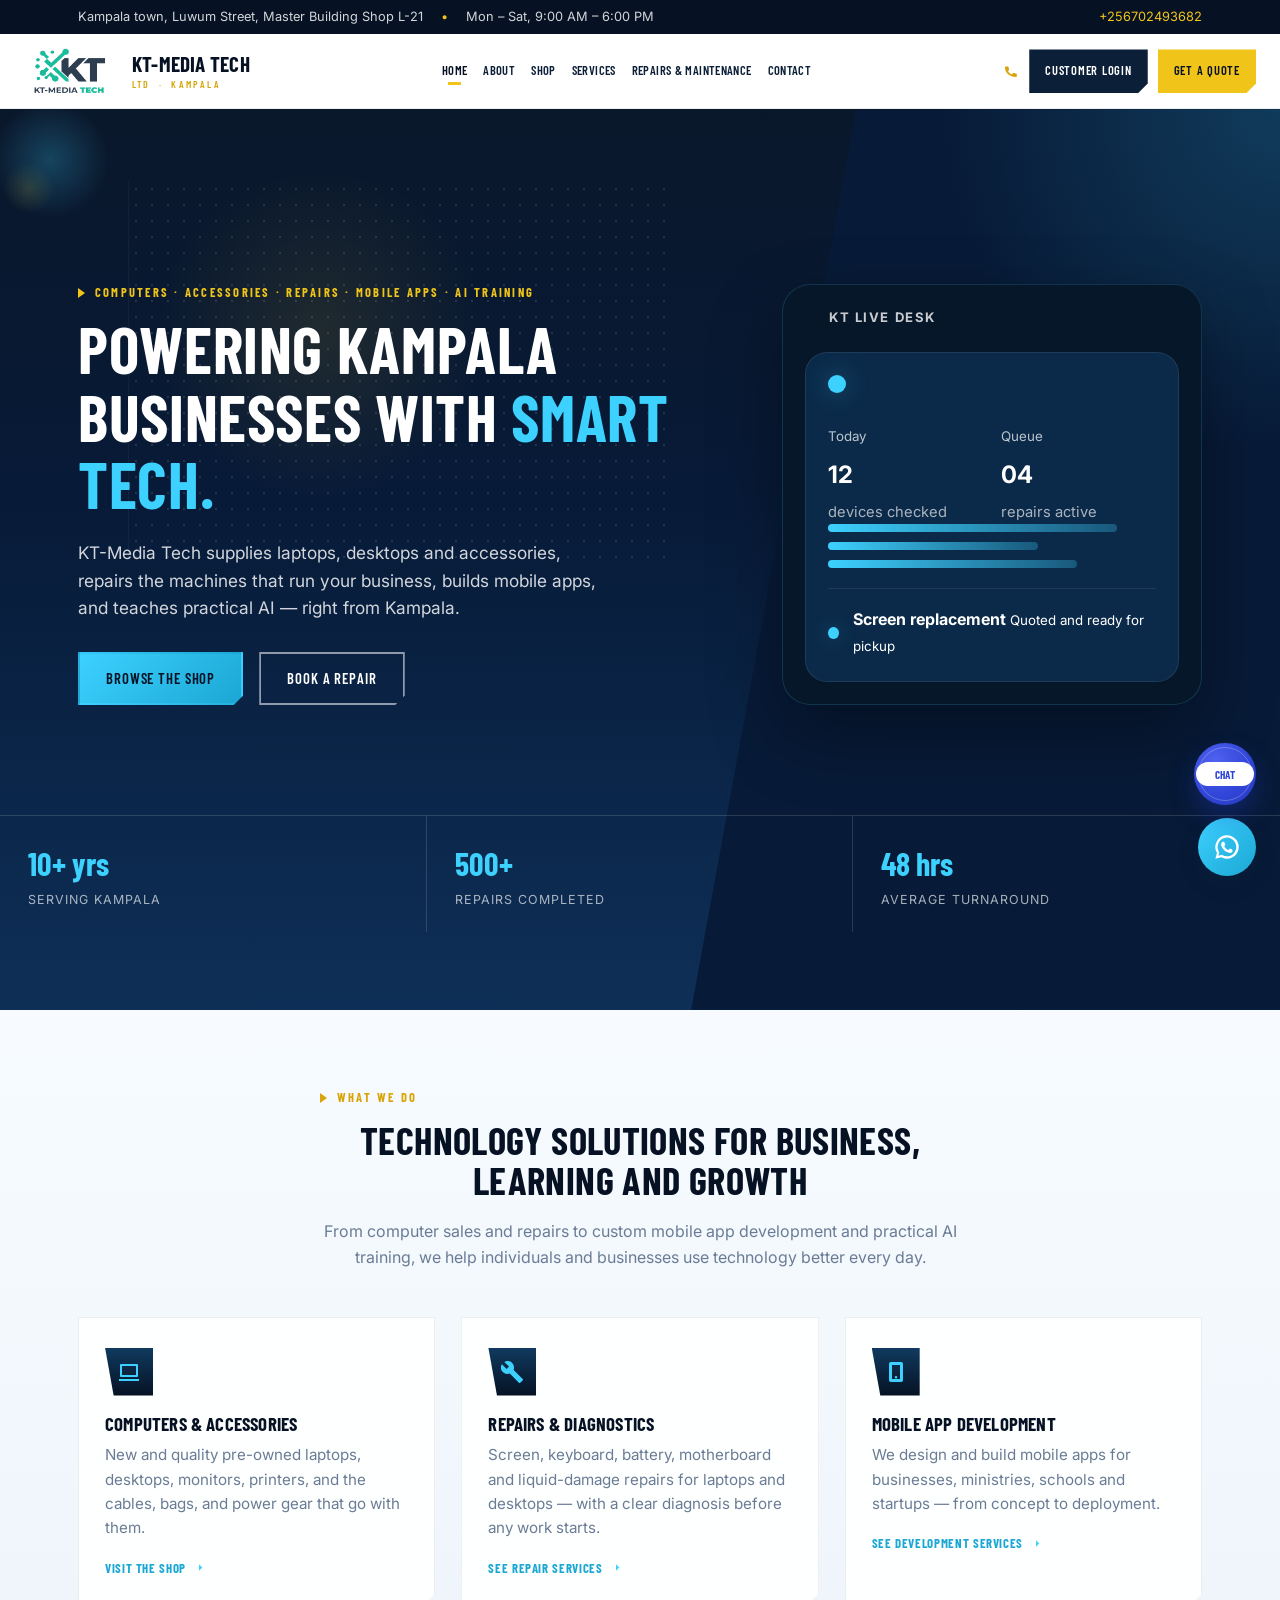
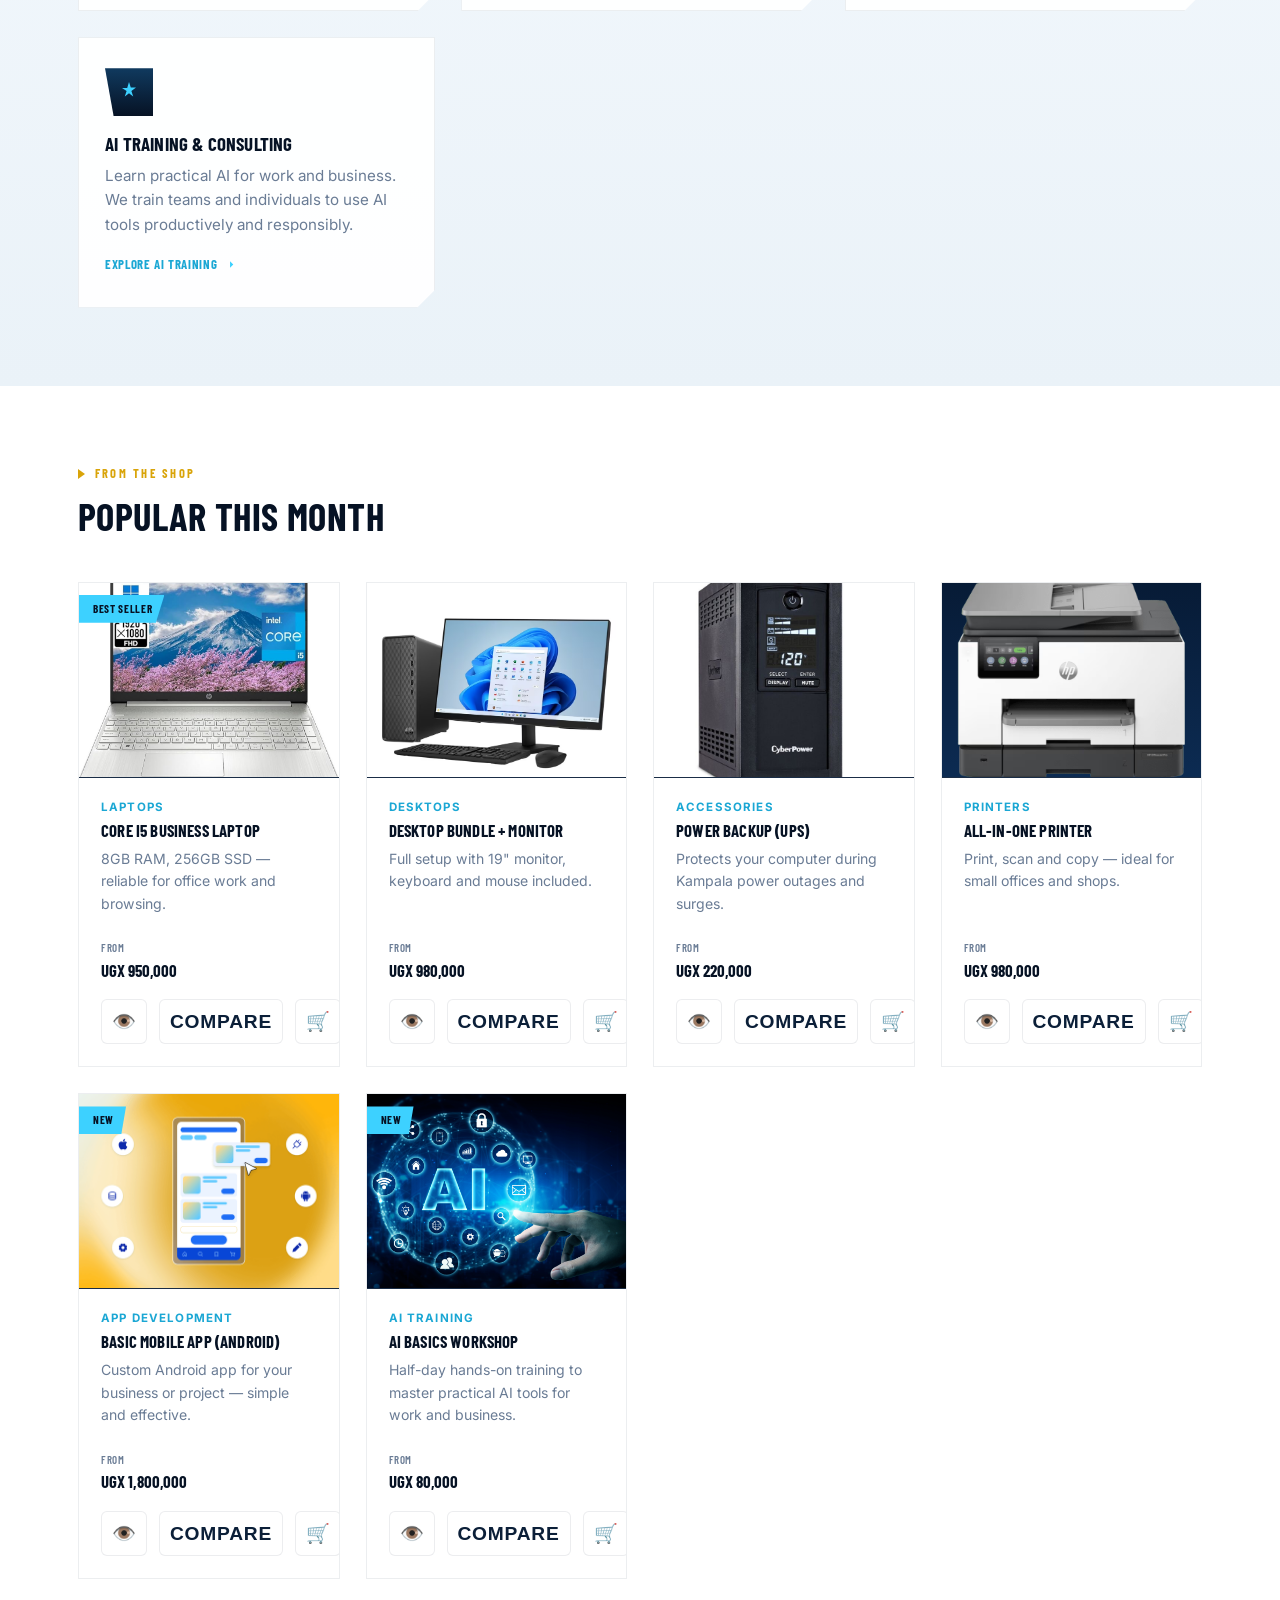
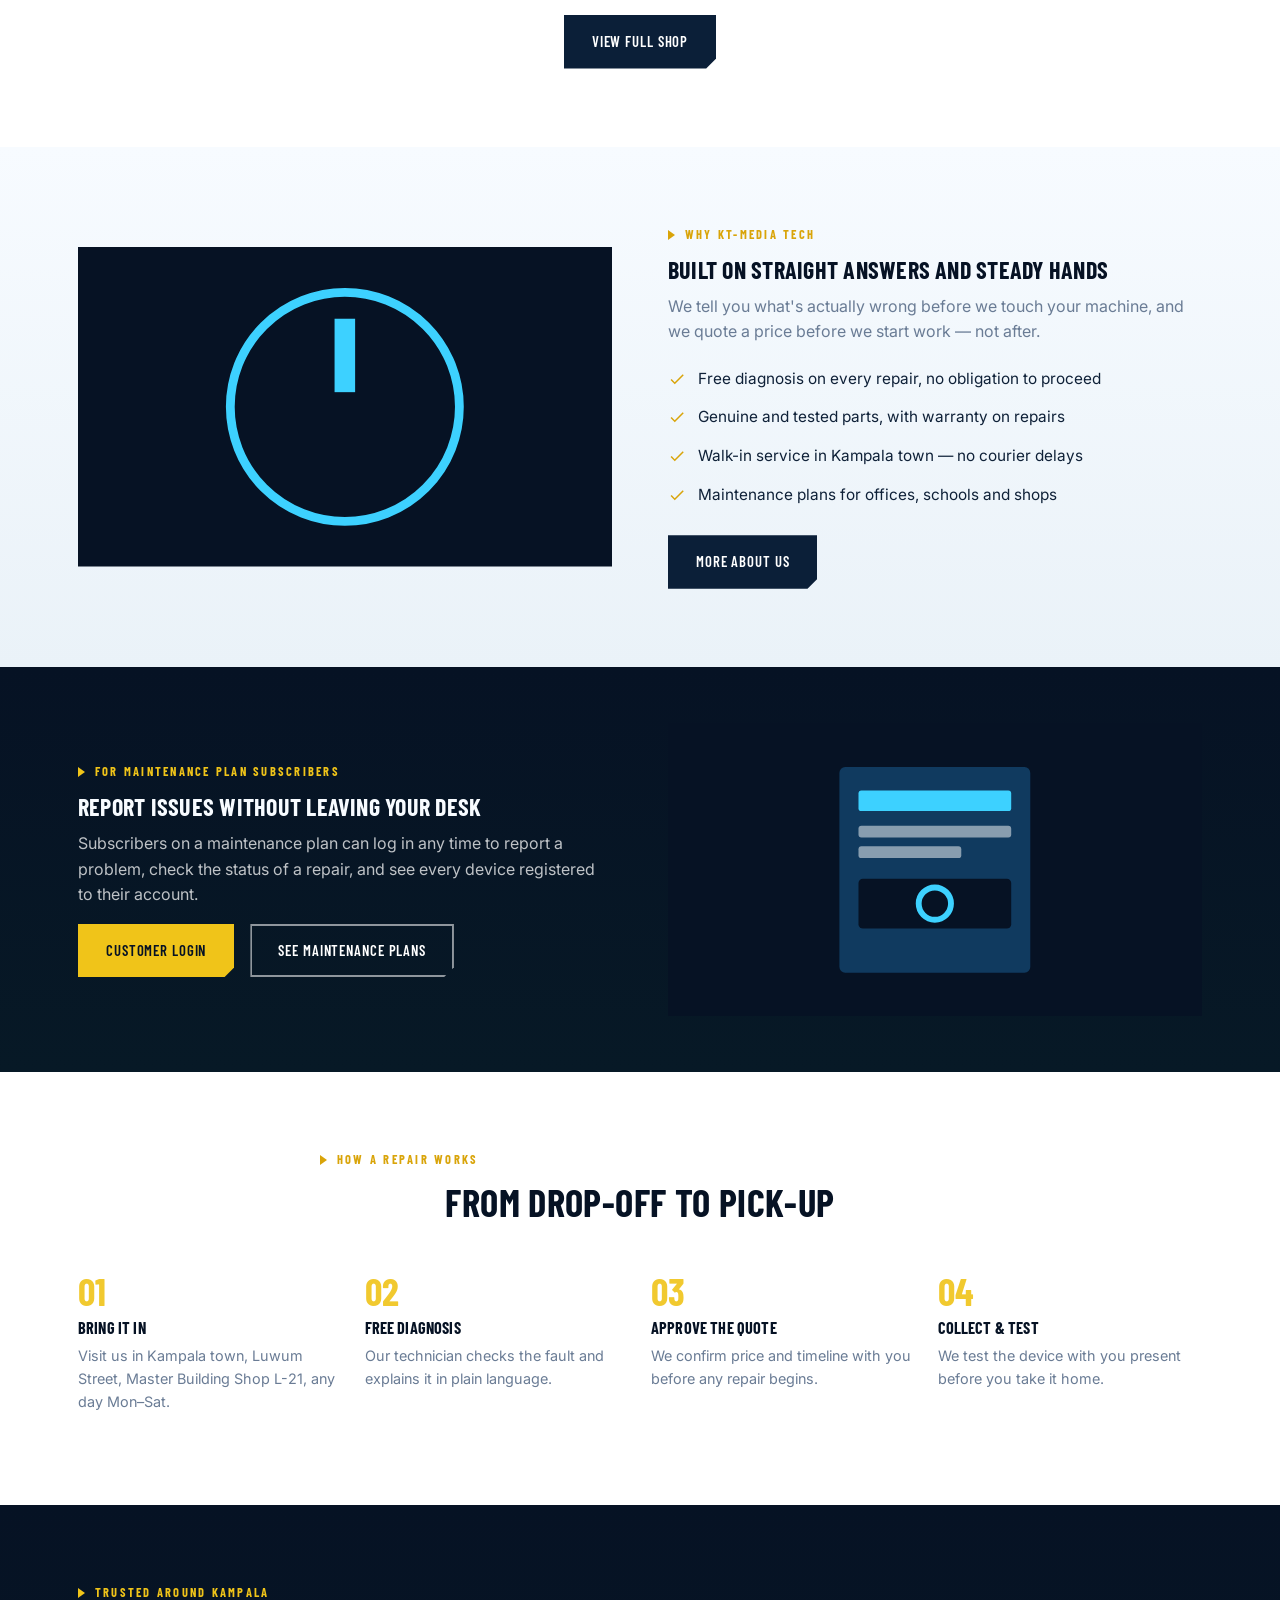
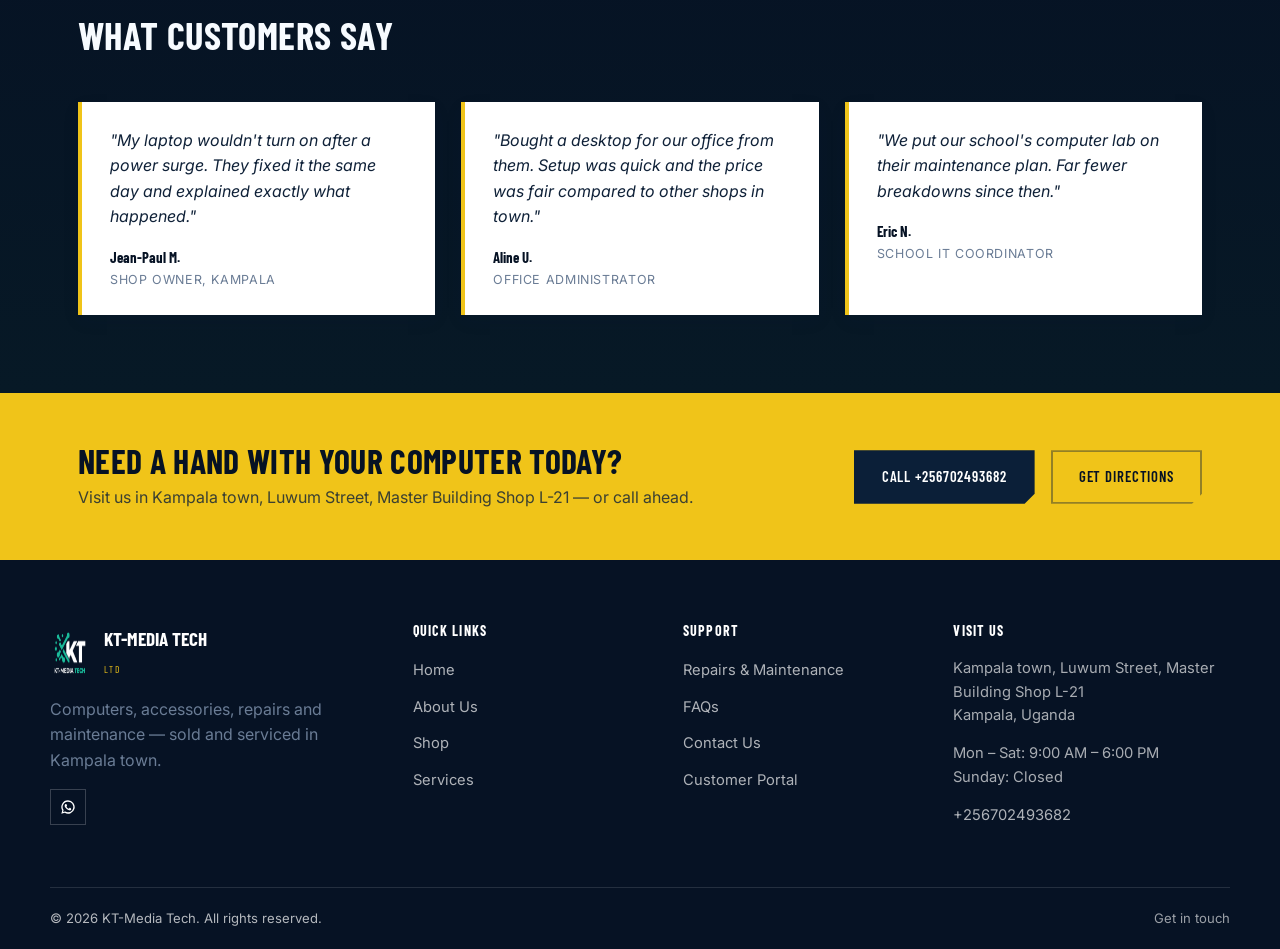
==== commit de0edd08: "Update index.html" ====
--- a/index.html
+++ b/index.html
@@ -149,7 +149,7 @@
   </div>
   <div class="hero-stats">
     <div class="stat"><div class="num">10+ yrs</div><div class="lbl">Serving Kampala</div></div>
-    <div class="stat"><div class="num">3,000+</div><div class="lbl">Repairs completed</div></div>
+    <div class="stat"><div class="num">500+</div><div class="lbl">Repairs completed</div></div>
     <div class="stat"><div class="num">48 hrs</div><div class="lbl">Average turnaround</div></div>
   </div>
 </section>
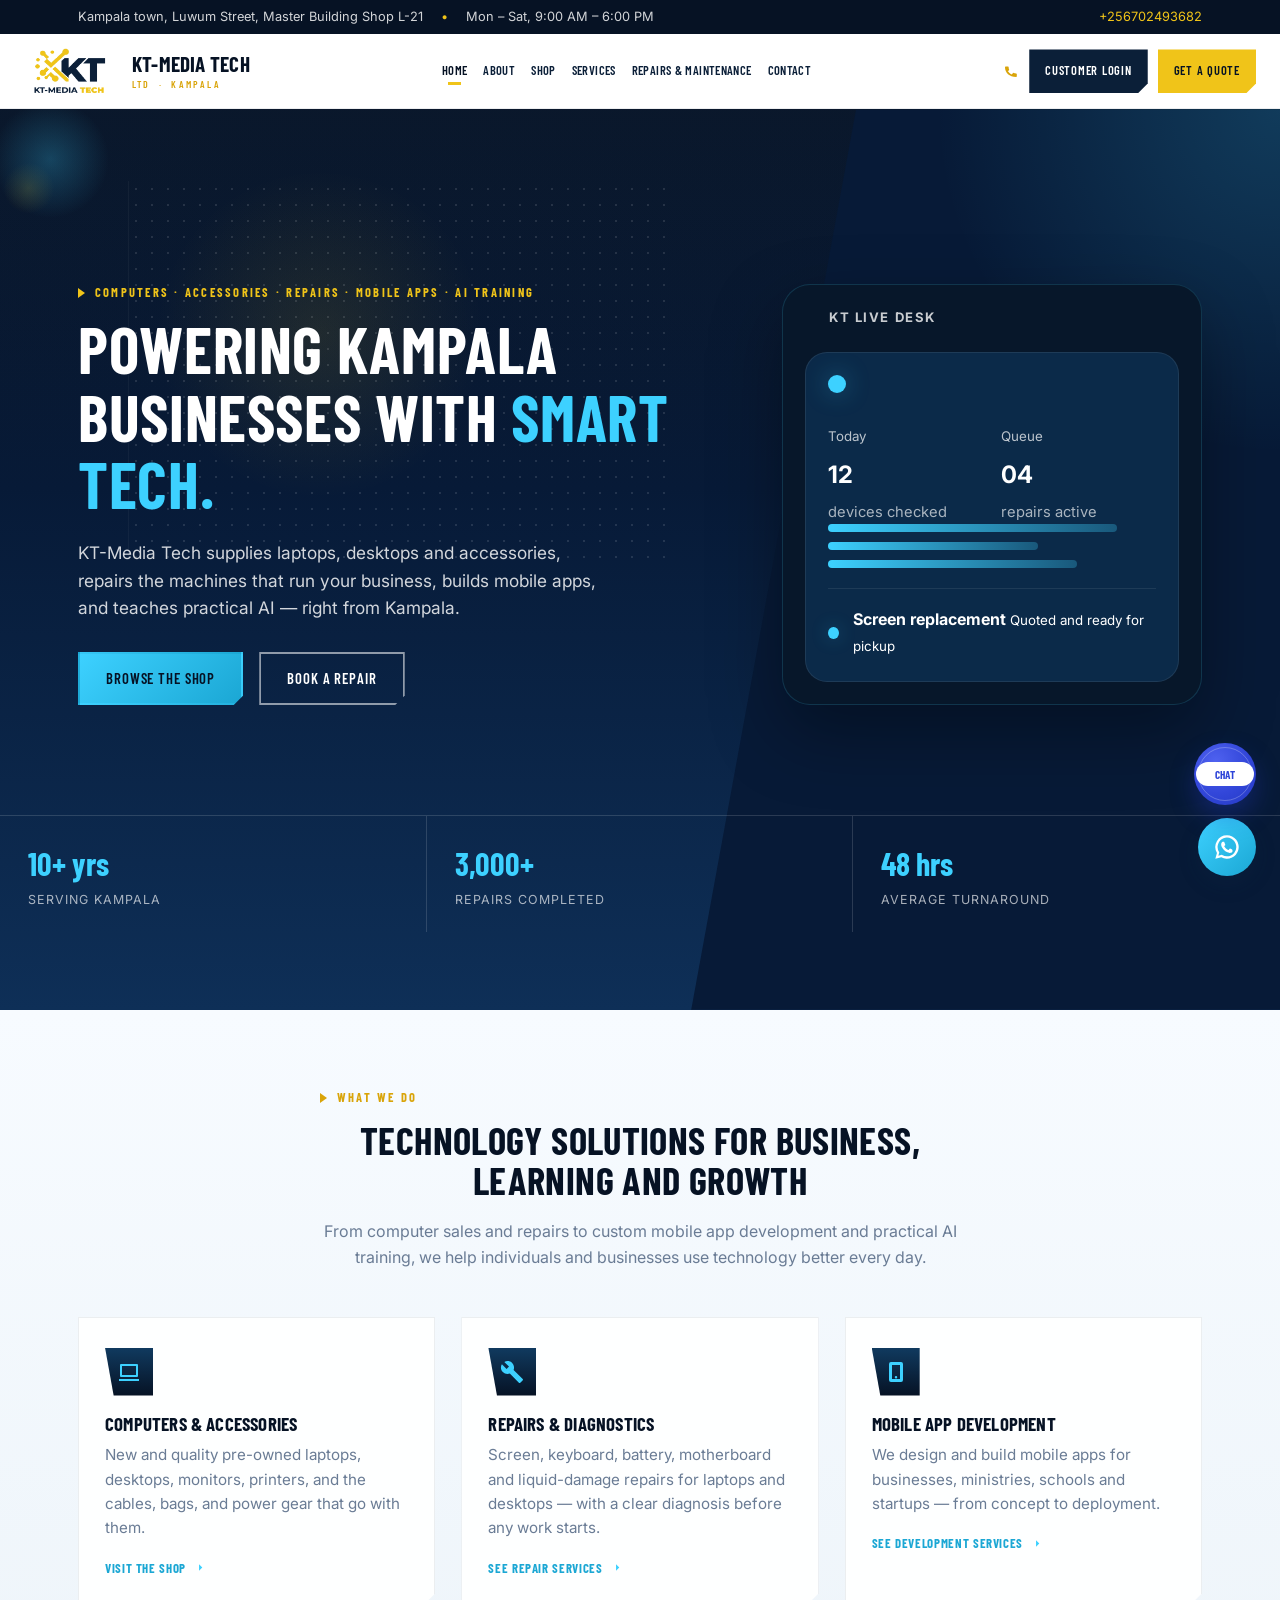
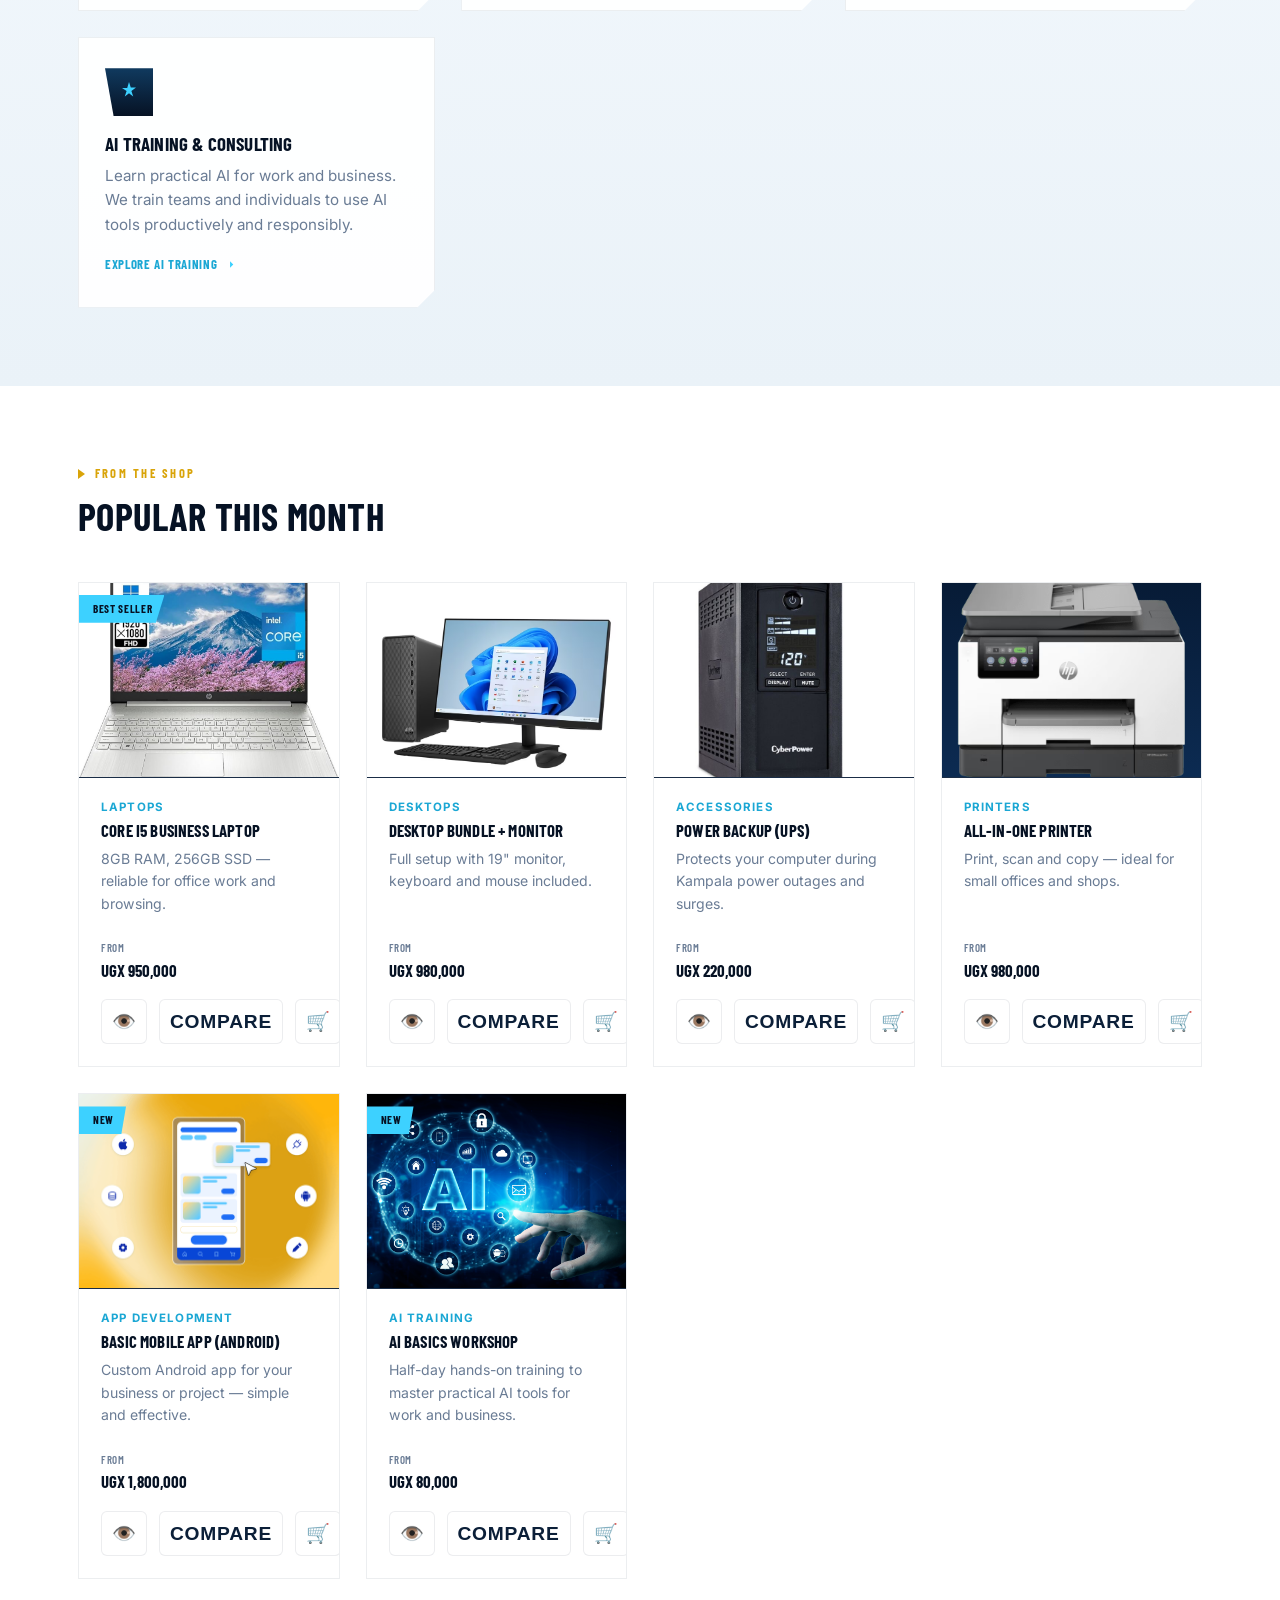
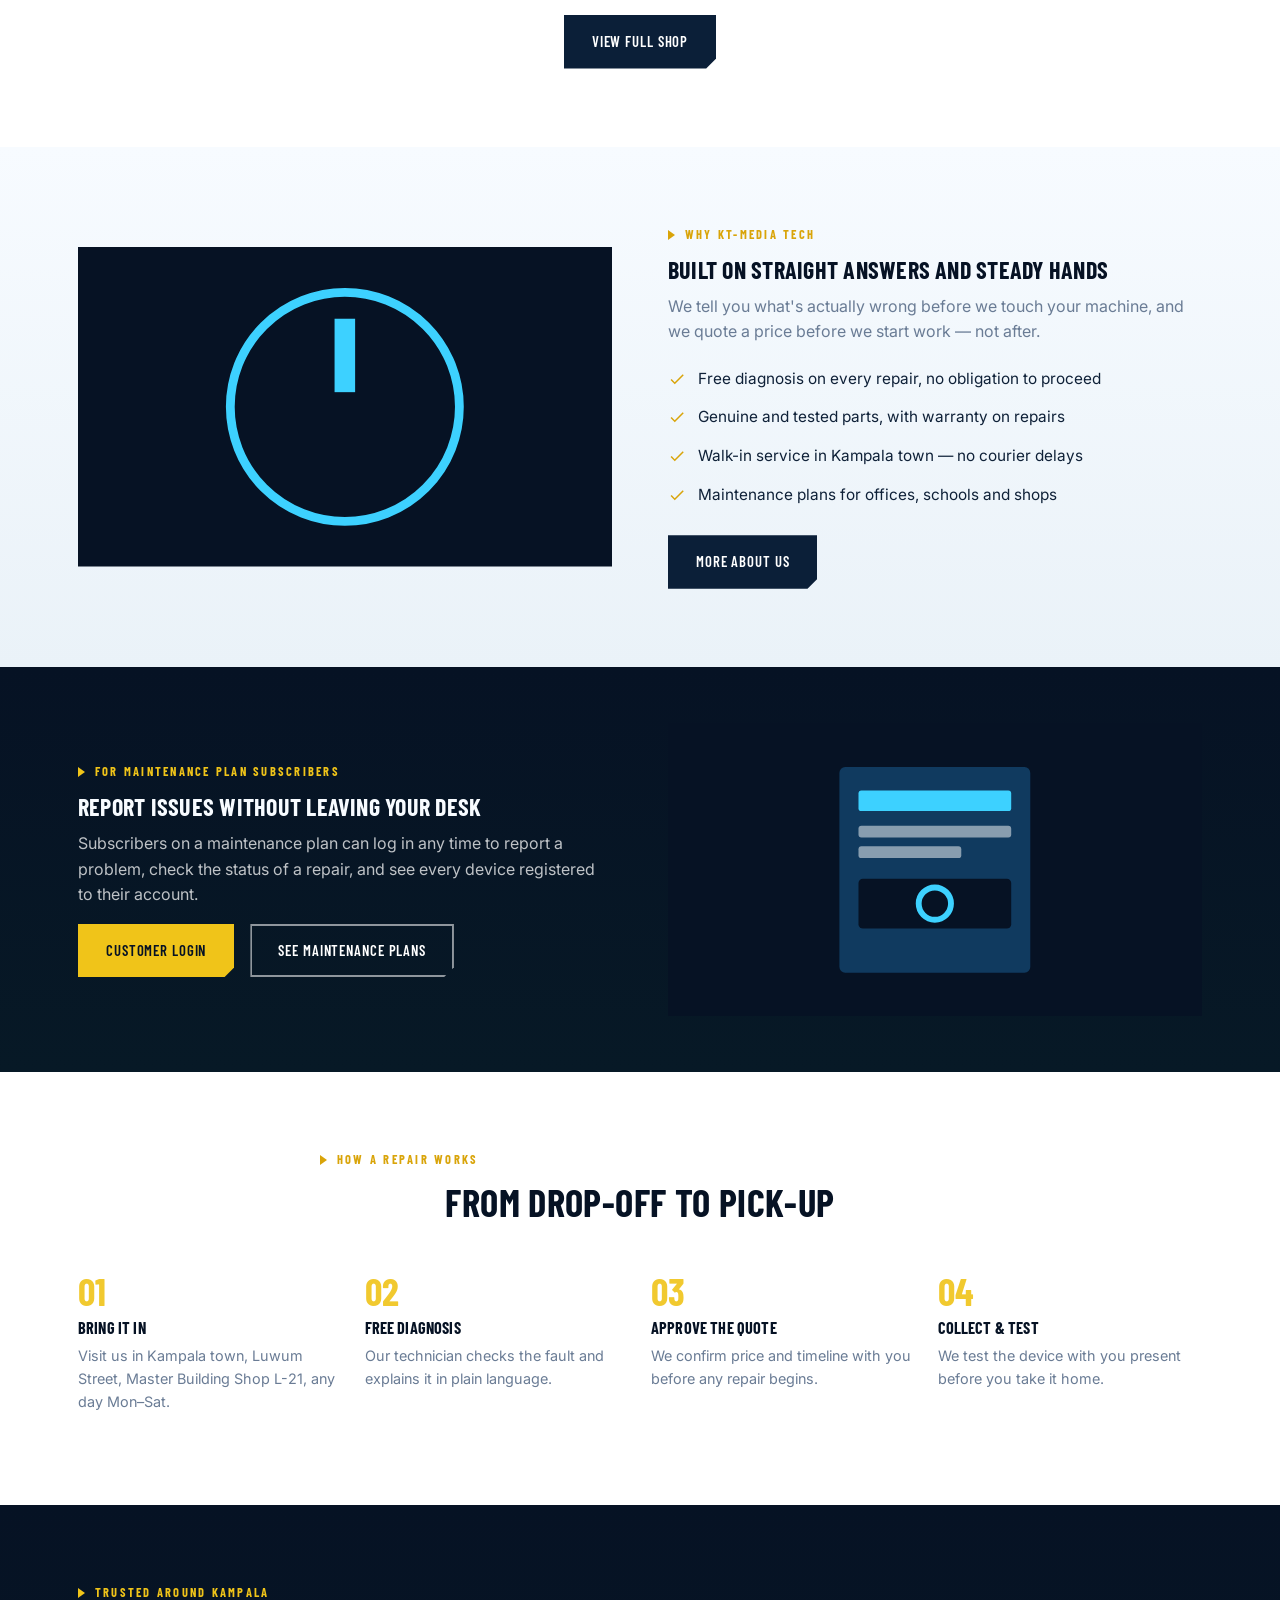
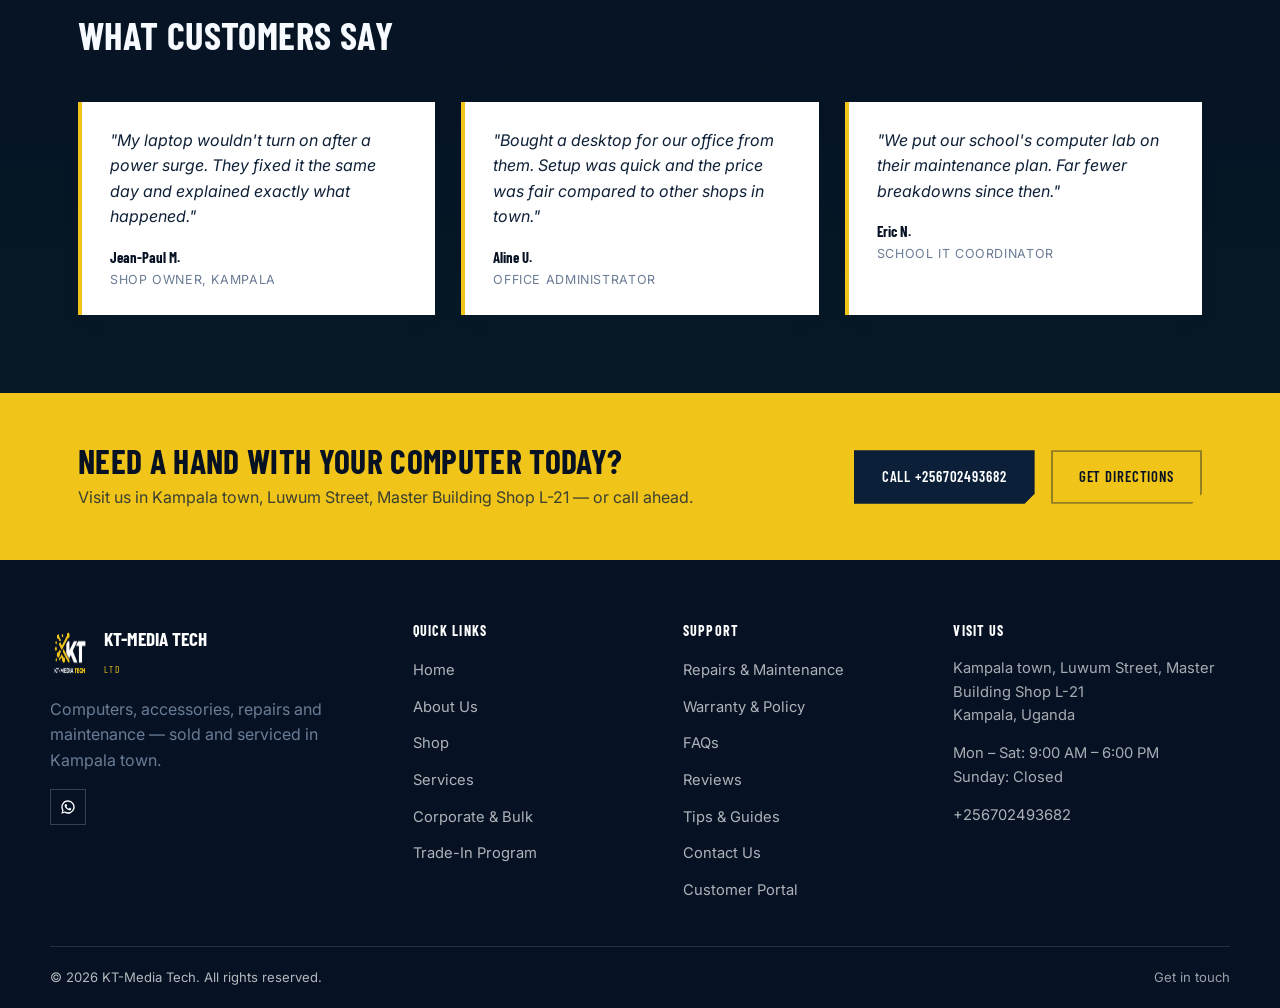
==== commit 9c15c444: "Add files via upload" ====
--- a/index.html
+++ b/index.html
@@ -149,7 +149,7 @@
   </div>
   <div class="hero-stats">
     <div class="stat"><div class="num">10+ yrs</div><div class="lbl">Serving Kampala</div></div>
-    <div class="stat"><div class="num">500+</div><div class="lbl">Repairs completed</div></div>
+    <div class="stat"><div class="num">3,000+</div><div class="lbl">Repairs completed</div></div>
     <div class="stat"><div class="num">48 hrs</div><div class="lbl">Average turnaround</div></div>
   </div>
 </section>
@@ -414,13 +414,18 @@
         <li><a href="pages/about.html">About Us</a></li>
         <li><a href="pages/shop.html">Shop</a></li>
         <li><a href="pages/services.html">Services</a></li>
+        <li><a href="pages/corporate.html">Corporate &amp; Bulk</a></li>
+        <li><a href="pages/trade-in.html">Trade-In Program</a></li>
       </ul>
     </div>
     <div class="footer-col">
       <h4>Support</h4>
       <ul>
         <li><a href="pages/repairs.html">Repairs &amp; Maintenance</a></li>
+        <li><a href="pages/warranty.html">Warranty &amp; Policy</a></li>
         <li><a href="pages/faq.html">FAQs</a></li>
+        <li><a href="pages/testimonials.html">Reviews</a></li>
+        <li><a href="pages/blog.html">Tips &amp; Guides</a></li>
         <li><a href="pages/contact.html">Contact Us</a></li>
         <li><a href="pages/login.html">Customer Portal</a></li>
       </ul>
--- a/assets/style.css
+++ b/assets/style.css
@@ -1551,11 +1551,29 @@
   overflow: hidden;
 }
 
-/* Mobile responsive for floating cart */
+.cart-total-pill{
+  display:none;
+}
+
 @media (max-width: 640px) {
   .floating-cart {
     bottom: 20px;
     right: 20px;
+  }
+
+  .cart-total-pill{
+    display:inline-flex;
+    align-items:center;
+    background: var(--navy-deep);
+    color:#fff;
+    font-family: var(--font-display);
+    font-weight:700;
+    font-size:0.78rem;
+    padding:8px 12px;
+    border-radius:999px;
+    margin-right:8px;
+    box-shadow: 0 4px 12px rgba(13,40,71,0.25);
+    white-space:nowrap;
   }
 
   .cart-float-btn {
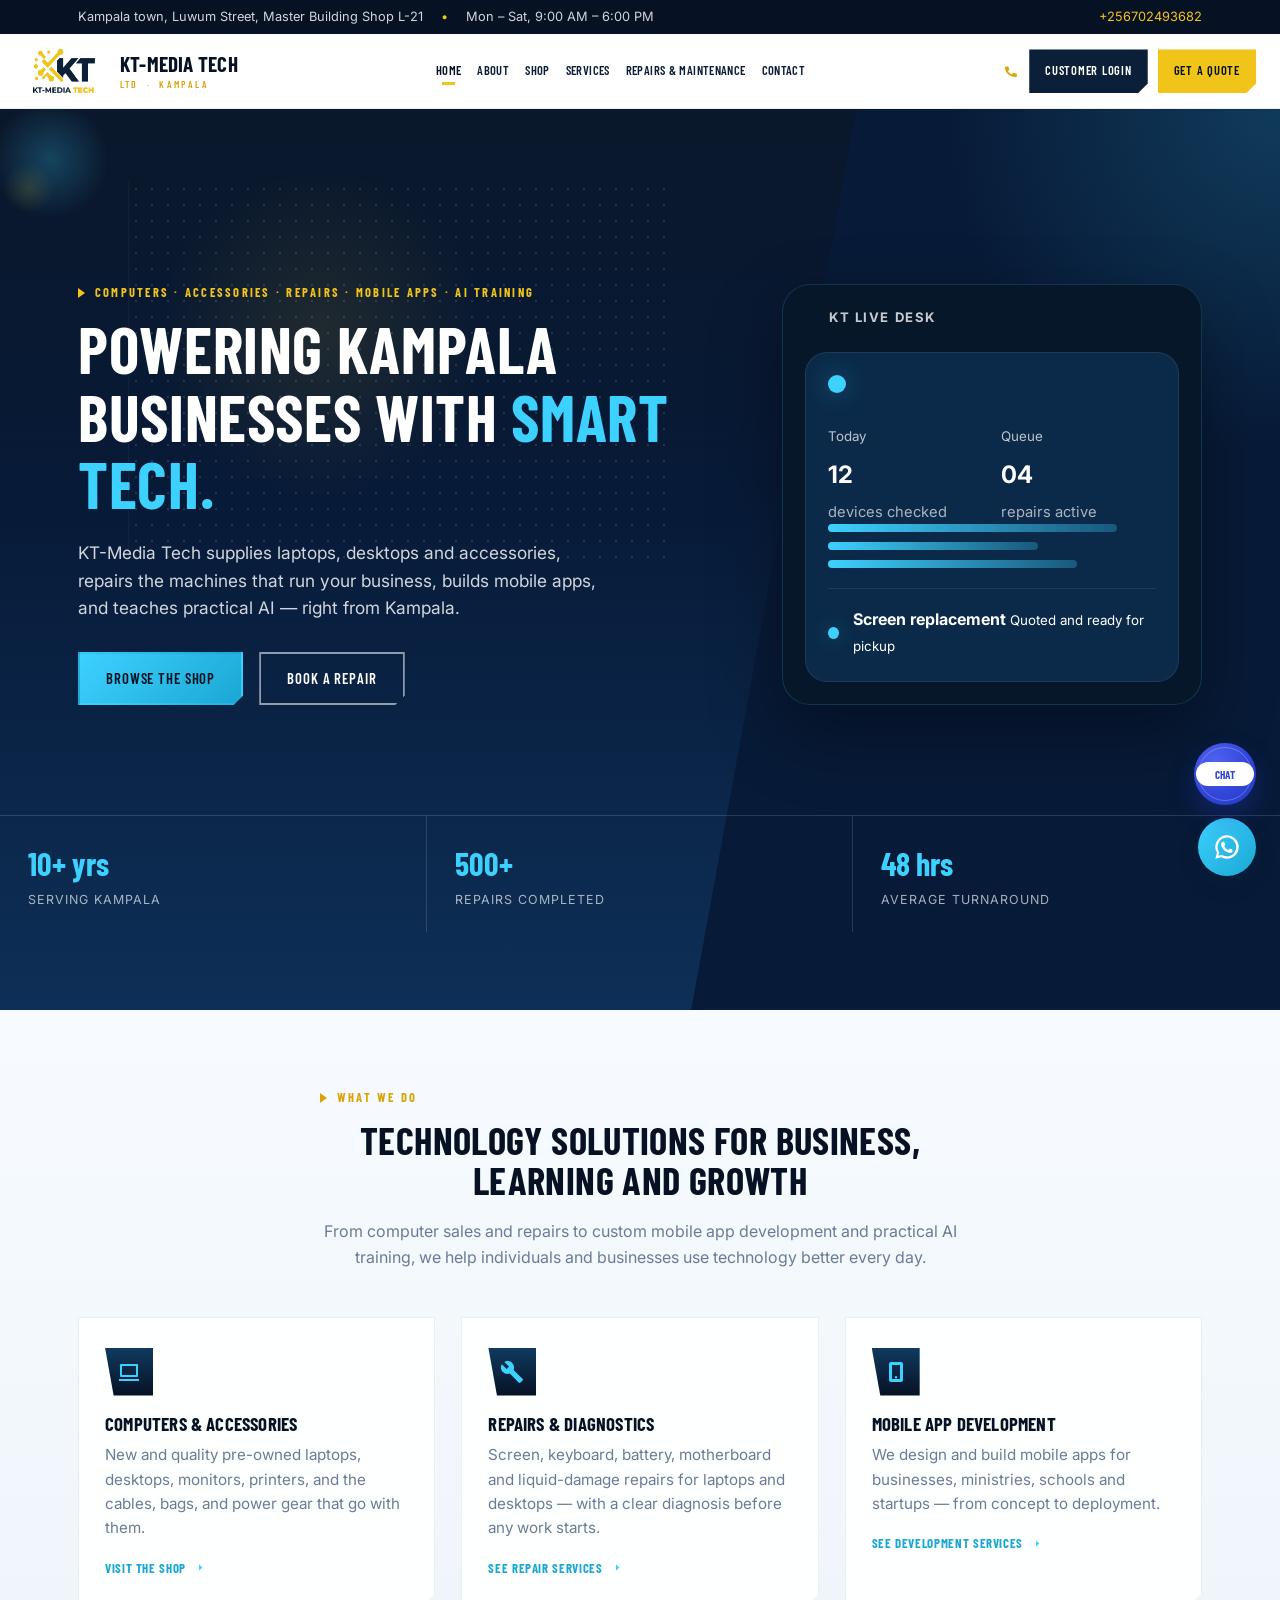
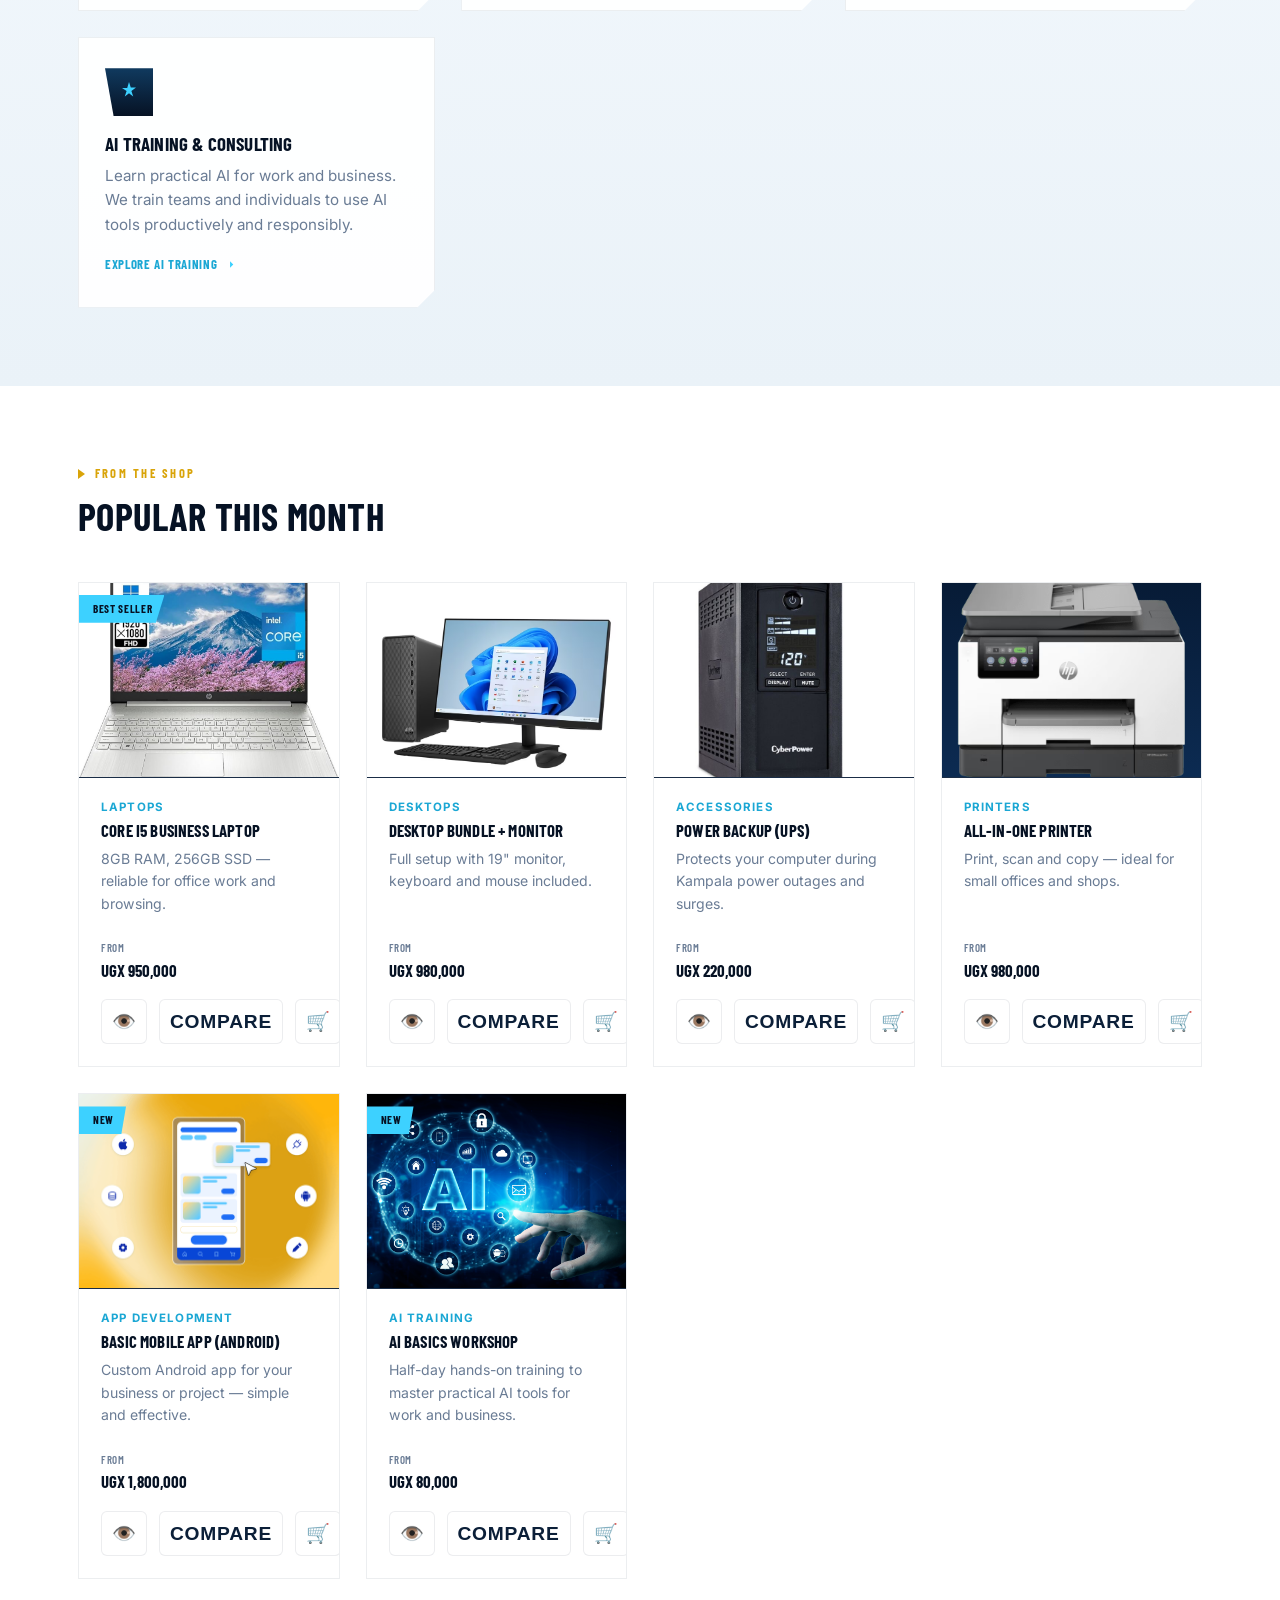
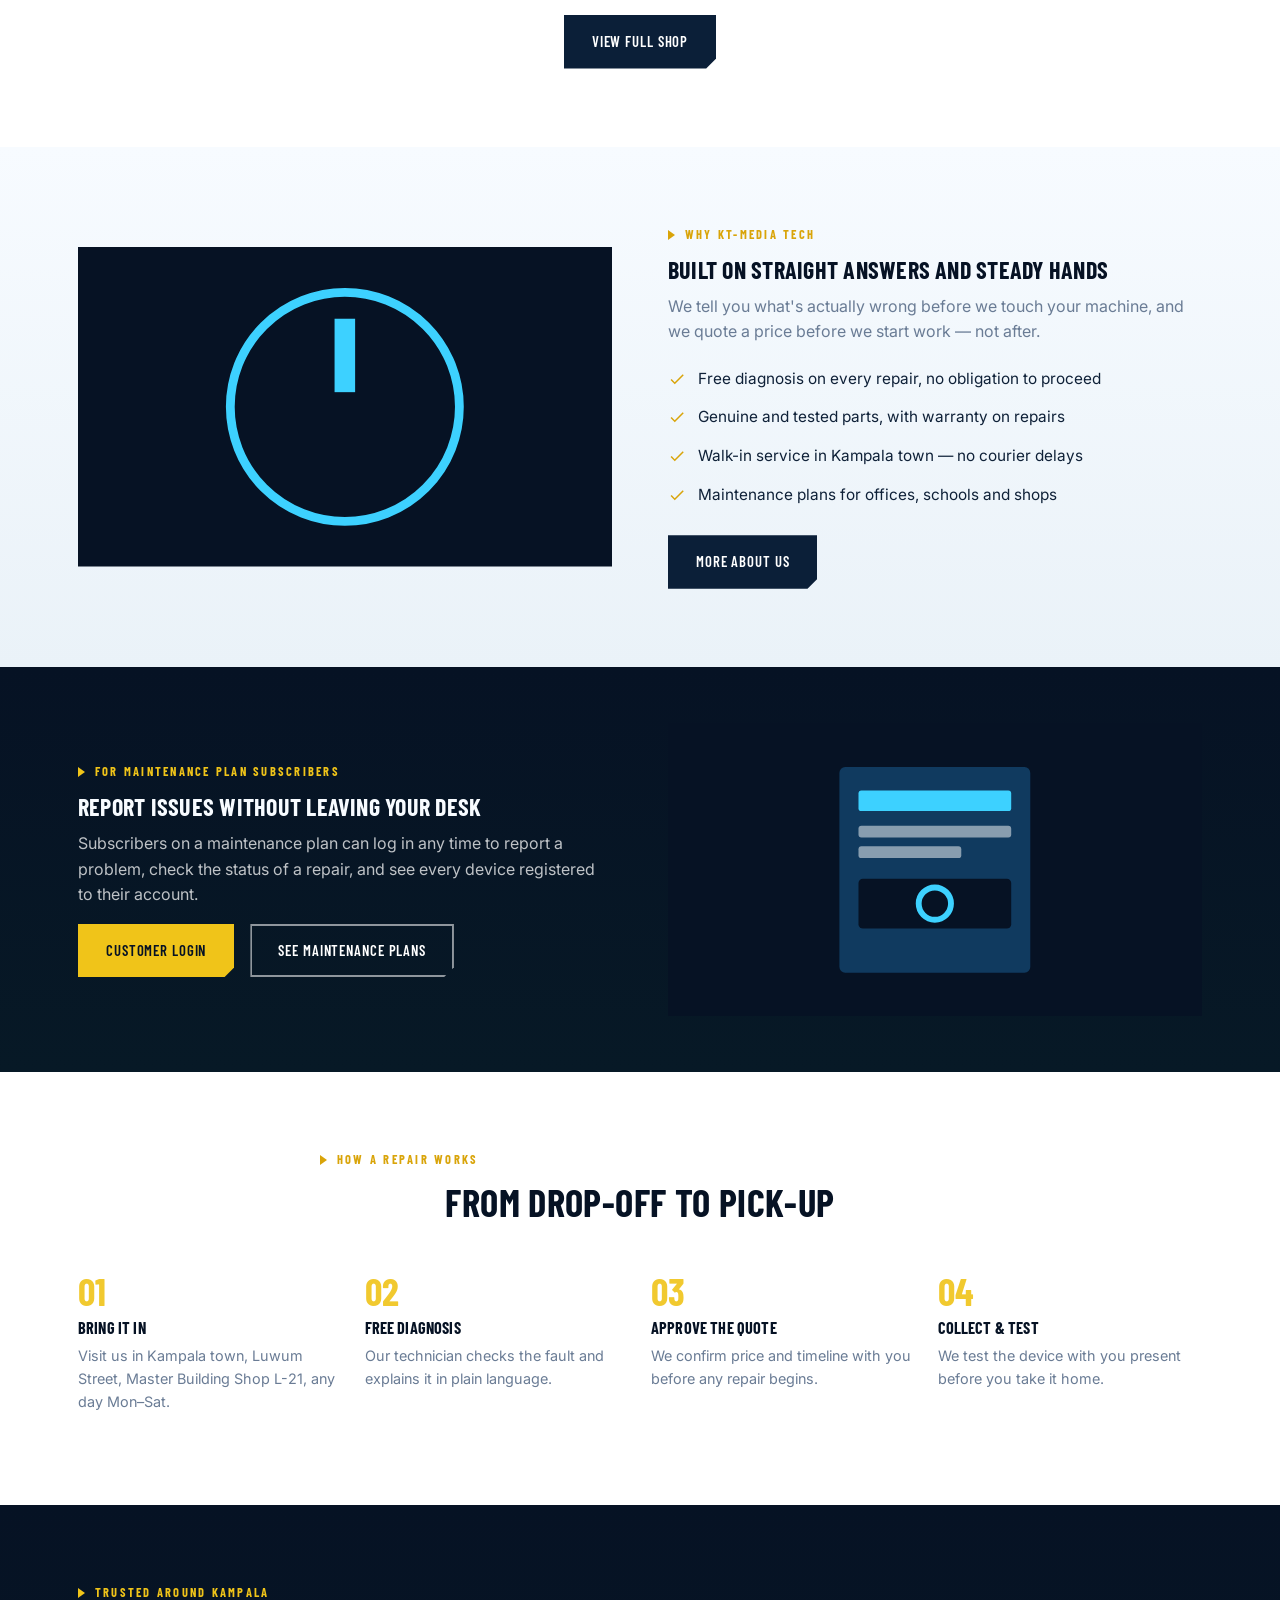
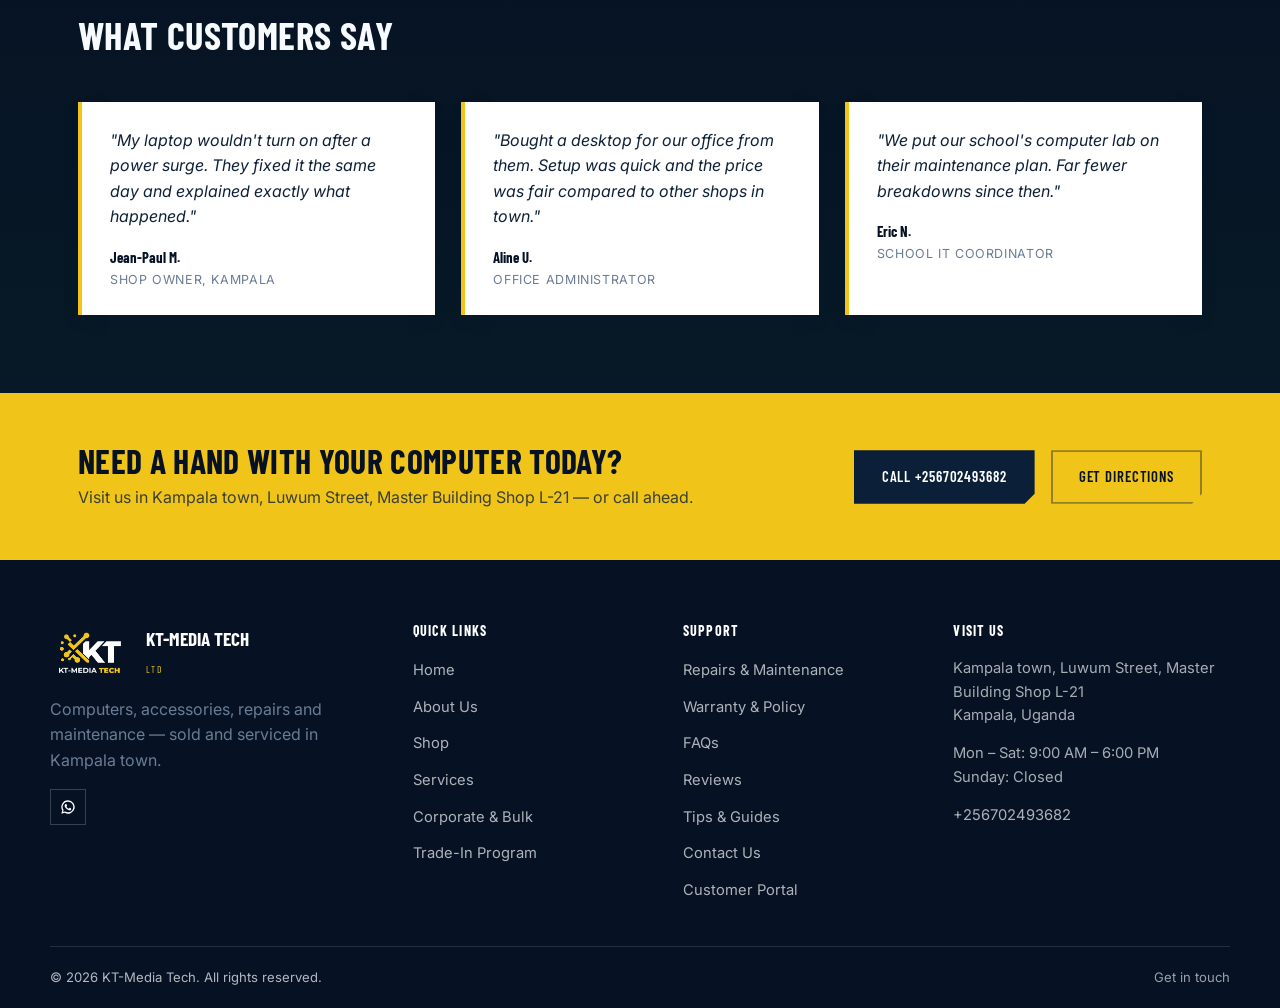
==== commit c0a70ef9: "Update repairs completed statistic to 500" ====
--- a/index.html
+++ b/index.html
@@ -149,7 +149,7 @@
   </div>
   <div class="hero-stats">
     <div class="stat"><div class="num">10+ yrs</div><div class="lbl">Serving Kampala</div></div>
-    <div class="stat"><div class="num">3,000+</div><div class="lbl">Repairs completed</div></div>
+    <div class="stat"><div class="num">500+</div><div class="lbl">Repairs completed</div></div>
     <div class="stat"><div class="num">48 hrs</div><div class="lbl">Average turnaround</div></div>
   </div>
 </section>
--- a/assets/style.css
+++ b/assets/style.css
@@ -135,7 +135,7 @@
   gap:12px;
   flex-shrink:0;
 }
-.brand img{ width:96px; height:46px; }
+.brand img{ width:84px; height:46px; }
 .brand-text{ font-family: var(--font-display); line-height:1; }
 .brand-text .t1{ font-size:1.32rem; font-weight:700; color:var(--navy-deep); letter-spacing:0.01em; }
 .brand-text .t2{ font-size:0.62rem; font-weight:600; color: var(--gold-deep); letter-spacing:0.22em; }
@@ -209,7 +209,7 @@
   .site-header{ position:sticky; top:0; z-index:50; }
   .header-inner{ flex-wrap:wrap; gap:14px; padding: 12px 18px; }
   .brand{ min-width:0; flex:1; }
-  .brand img{ width:90px; height:40px; }
+  .brand img{ width:70px; height:40px; }
   .brand-text .t1{ font-size:1.05rem; }
   .brand-text .t2{ font-size:0.56rem; letter-spacing:0.16em; }
   .header-cta{ margin-left:auto; gap:10px; }
@@ -767,7 +767,7 @@
   .footer-bottom{ padding-left: 20px; padding-right: 20px; }
 }
 .footer-brand{ display:flex; align-items:center; gap:12px; margin-bottom:16px; }
-.footer-brand img{ width:42px; height:42px; }
+.footer-brand img{ width:84px; height:42px; }
 .footer-brand .t1{ font-family: var(--font-display); font-size:1.2rem; color:var(--white); font-weight:700; }
 .footer-brand .t2{ font-family: var(--font-display); font-size:0.6rem; color: var(--gold); letter-spacing:0.2em; }
 .footer-col h4{
